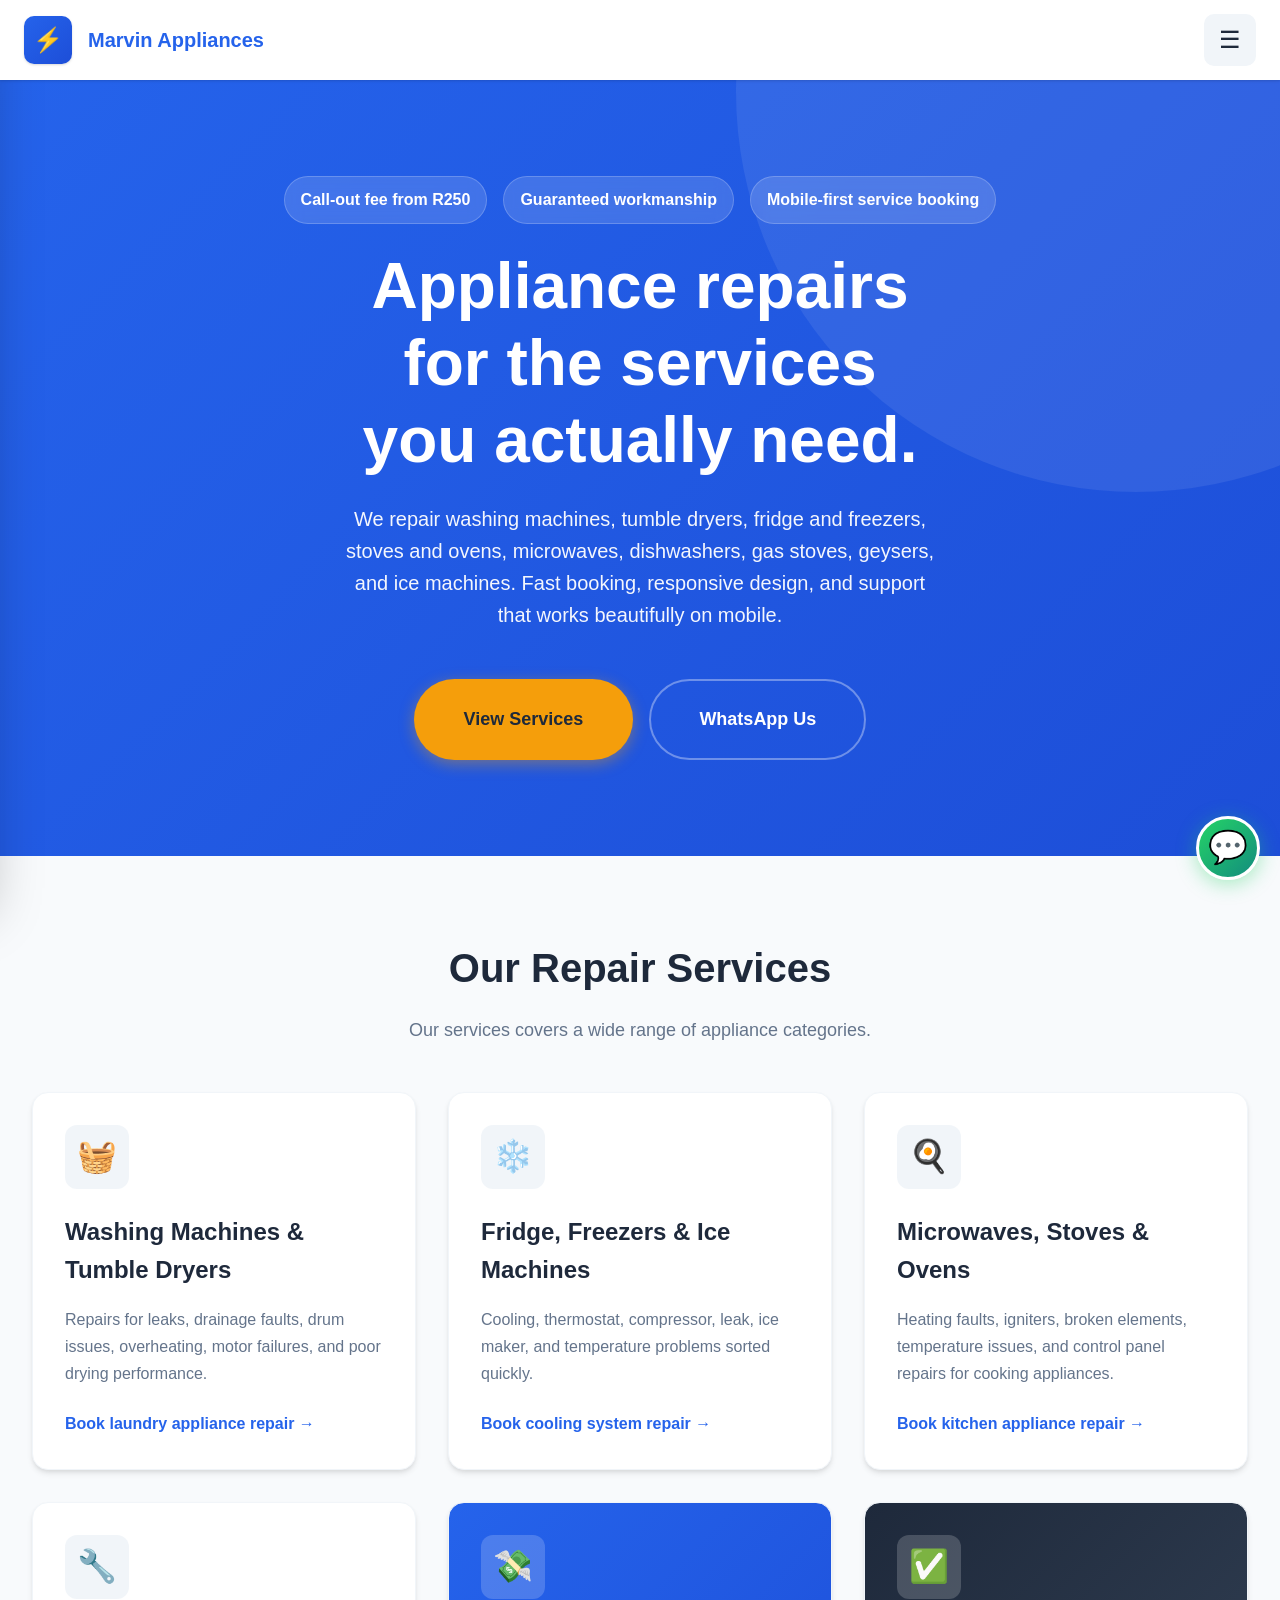
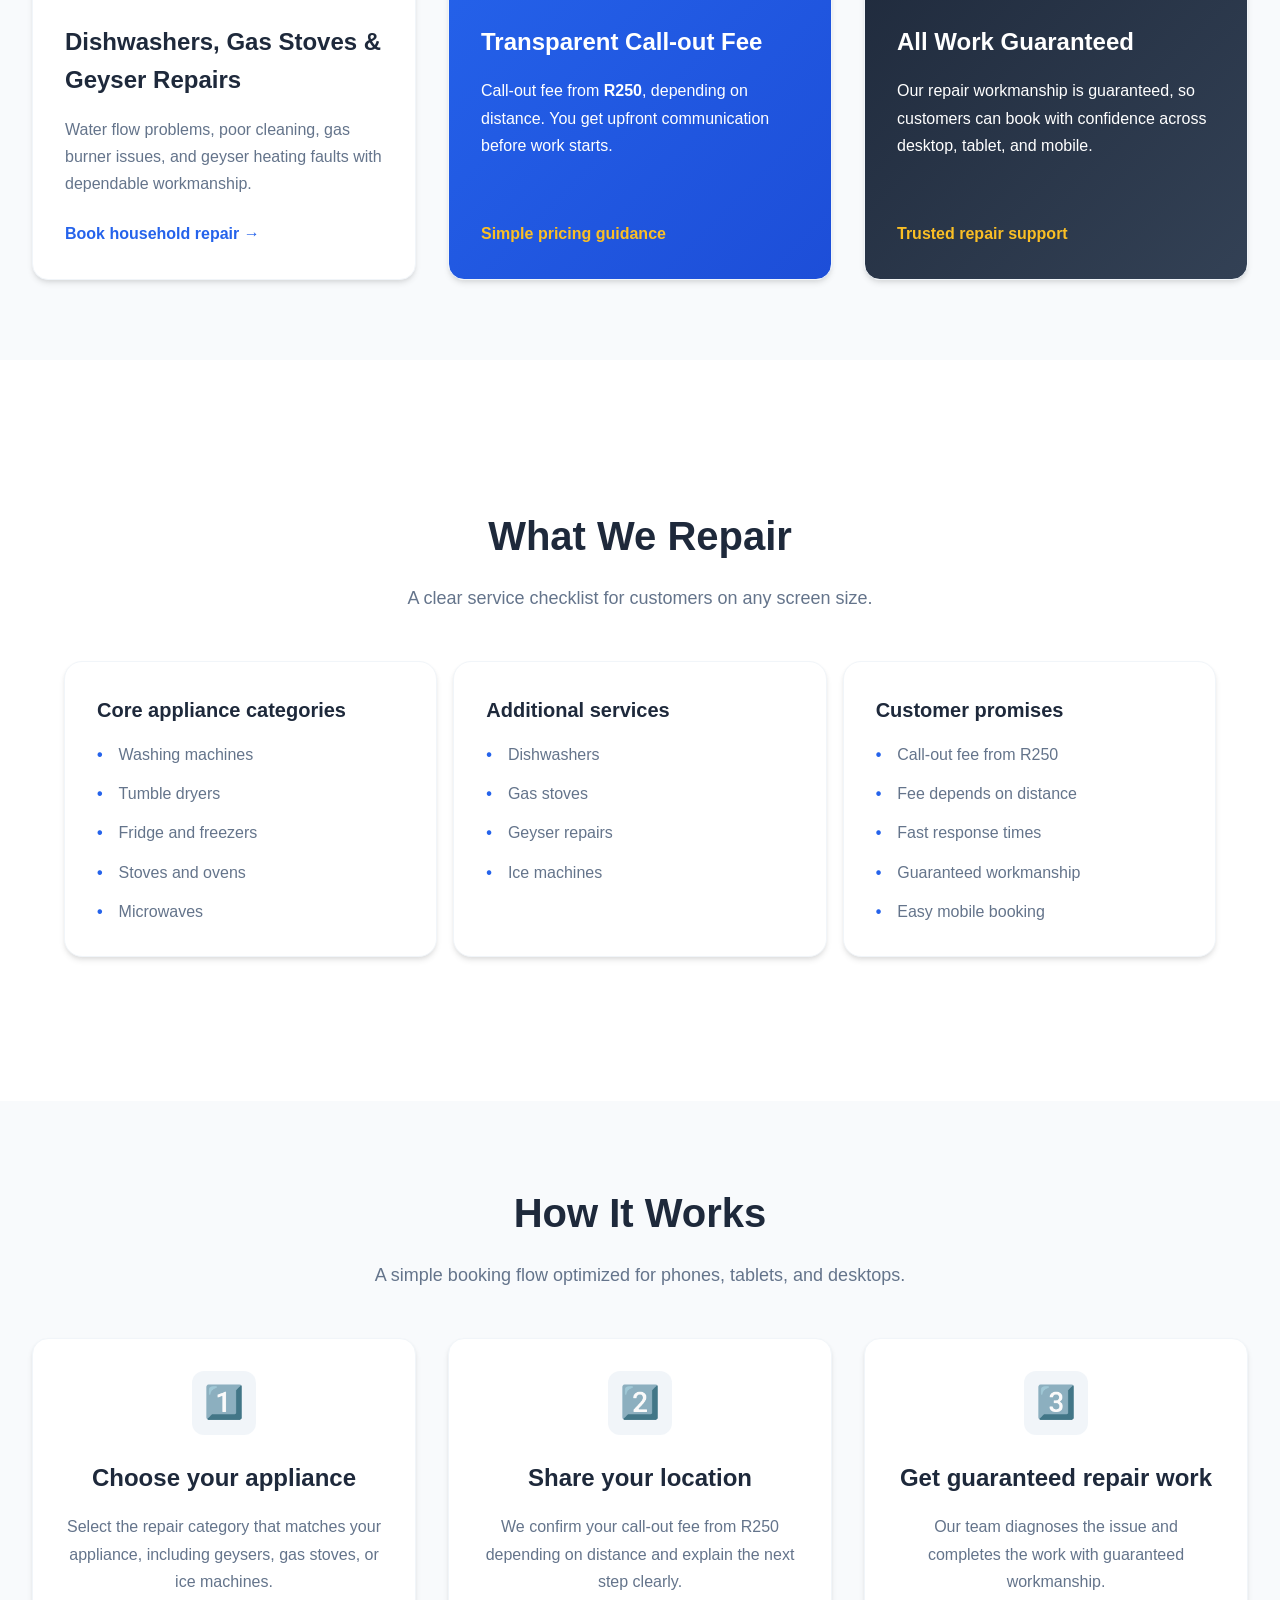
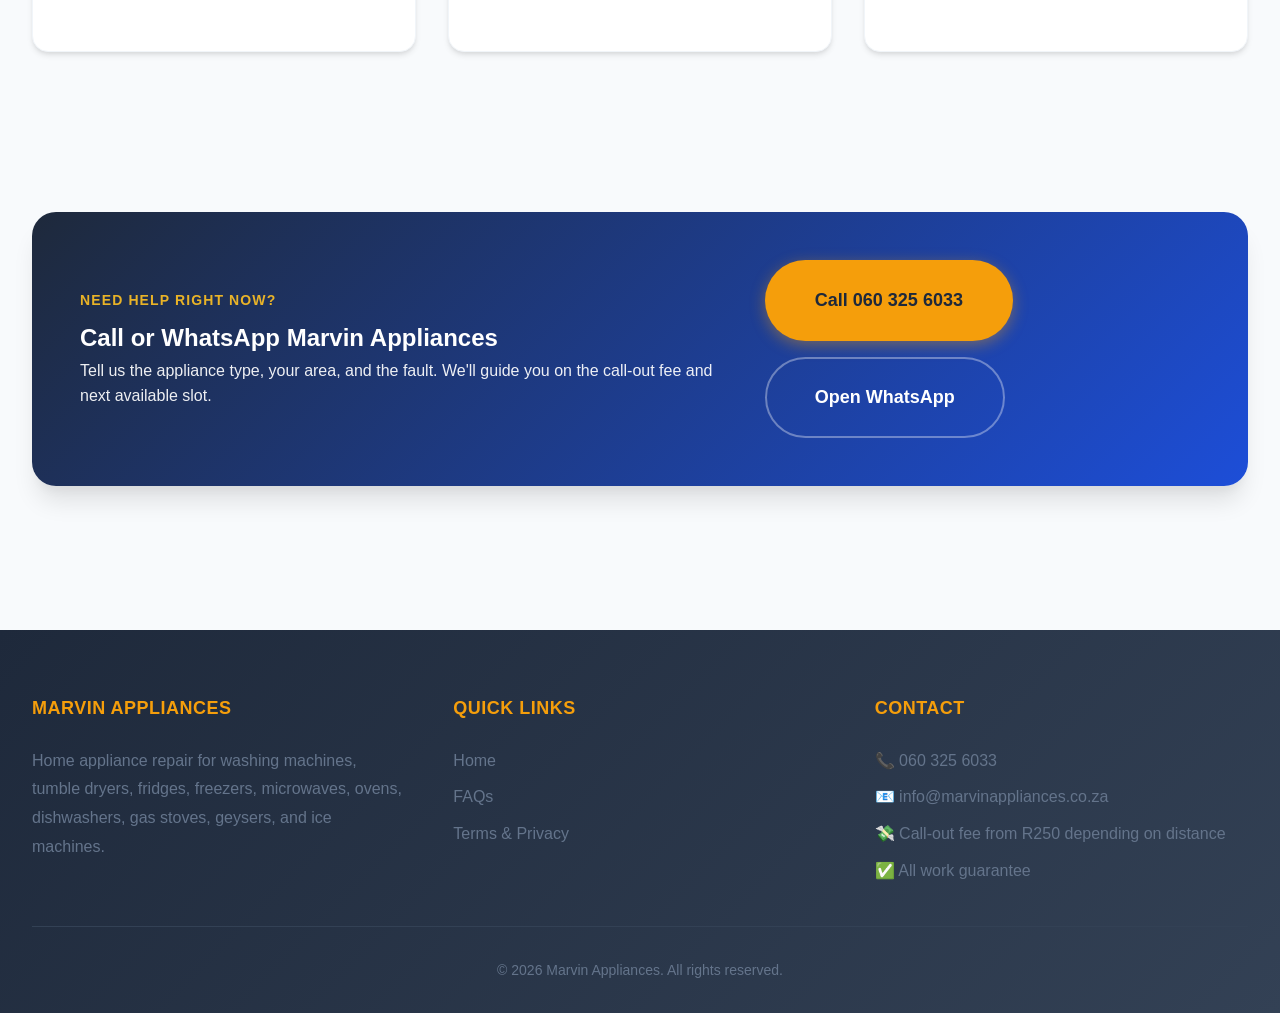
==== index.html @ 0bbce49f "update index.html" ====
<!DOCTYPE html>
<html lang="en">
<head>
    <meta charset="UTF-8">
    <meta name="viewport" content="width=device-width, initial-scale=1.0, viewport-fit=cover">
    <meta name="description" content="Appliance repair for washing machines, tumble dryers, fridges, freezers, stoves, ovens, microwaves, dishwashers, gas stoves, geysers, and ice machines.">
    <meta name="theme-color" content="#2563eb">
    <meta name="msapplication-TileColor" content="#2563eb">
    <meta name="apple-mobile-web-app-capable" content="yes">
    <meta name="apple-mobile-web-app-status-bar-style" content="default">
    <meta name="apple-mobile-web-app-title" content="Marvin Appliances">
    <meta name="format-detection" content="telephone=yes">
    <meta name="mobile-web-app-capable" content="yes">
    <link rel="canonical" href="https://marvinappliances.co.za/">
    <link rel="manifest" href="[data-uri]">
    <title>Marvin Appliances | Appliance Repairs for Homes</title>
    <link rel="stylesheet" href="styles.css">
</head>
<body>
    <header class="header">
        <a href="index.html" class="logo">
            <div class="logo-icon">⚡</div>
            <span>Marvin Appliances</span>
        </a>
        <button class="menu-toggle" id="menuToggle" aria-label="Toggle menu" aria-expanded="false">
            ☰
        </button>
    </header>

    <nav class="sidebar" id="sidebar">
        <ul class="sidebar-nav">
            <li><a href="index.html">🏠 Home</a></li>
            <li><a href="service-refrigerator.html">❄️ Fridge, Freezer & Ice Machine</a></li>
            <li><a href="service-washing.html">🧺 Washing Machine & Tumble Dryer</a></li>
            <li><a href="service-microwave.html">🍳 Microwaves, Stoves & Ovens</a></li>
            <li><a href="service-general.html">🔧 Dishwashers, Gas Stoves & Geysers</a></li>
            <li><a href="faq.html">❓ FAQs</a></li>
            <li><a href="legal.html">📄 Terms & Privacy</a></li>
        </ul>
    </nav>
    <div class="sidebar-overlay" id="sidebarOverlay"></div>

    <main class="main-content">
        <section class="hero">
            <div class="hero-content">
                <div class="hero-badges">
                    <span class="hero-badge">Call-out fee from R250</span>
                    <span class="hero-badge">Guaranteed workmanship</span>
                    <span class="hero-badge">Mobile-first service booking</span>
                </div>
                <h1>Appliance repairs for the services you actually need.</h1>
                <p>We repair washing machines, tumble dryers, fridge and freezers, stoves and ovens, microwaves, dishwashers, gas stoves, geysers, and ice machines. Fast booking, responsive design, and support that works beautifully on mobile.</p>
                <div class="hero-actions">
                    <a href="#services" class="cta-button">View Services</a>
                    <a href="https://wa.me/27603256033" target="_blank" rel="noopener noreferrer" class="cta-button cta-button-secondary">WhatsApp Us</a>
                </div>
            </div>
        </section>

        <section class="section" id="services">
            <h2 class="section-title">Our Repair Services</h2>
            <p class="section-subtitle">Our services covers a wide range of appliance categories.</p>

            <div class="services-grid">
                <a href="service-washing.html" class="service-card">
                    <div class="service-icon">🧺</div>
                    <h3>Washing Machines & Tumble Dryers</h3>
                    <p>Repairs for leaks, drainage faults, drum issues, overheating, motor failures, and poor drying performance.</p>
                    <span class="service-link">Book laundry appliance repair →</span>
                </a>

                <a href="service-refrigerator.html" class="service-card">
                    <div class="service-icon">❄️</div>
                    <h3>Fridge, Freezers & Ice Machines</h3>
                    <p>Cooling, thermostat, compressor, leak, ice maker, and temperature problems sorted quickly.</p>
                    <span class="service-link">Book cooling system repair →</span>
                </a>

                <a href="service-microwave.html" class="service-card">
                    <div class="service-icon">🍳</div>
                    <h3>Microwaves, Stoves & Ovens</h3>
                    <p>Heating faults, igniters, broken elements, temperature issues, and control panel repairs for cooking appliances.</p>
                    <span class="service-link">Book kitchen appliance repair →</span>
                </a>

                <a href="service-general.html" class="service-card">
                    <div class="service-icon">🔧</div>
                    <h3>Dishwashers, Gas Stoves & Geyser Repairs</h3>
                    <p>Water flow problems, poor cleaning, gas burner issues, and geyser heating faults with dependable workmanship.</p>
                    <span class="service-link">Book household repair →</span>
                </a>

                <div class="service-card service-card-accent">
                    <div class="service-icon service-icon-accent">💸</div>
                    <h3>Transparent Call-out Fee</h3>
                    <p>Call-out fee from <strong>R250</strong>, depending on distance. You get upfront communication before work starts.</p>
                    <span class="service-link service-link-light">Simple pricing guidance</span>
                </div>

                <div class="service-card service-card-accent-dark">
                    <div class="service-icon service-icon-accent">✅</div>
                    <h3>All Work Guaranteed</h3>
                    <p>Our repair workmanship is guaranteed, so customers can book with confidence across desktop, tablet, and mobile.</p>
                    <span class="service-link service-link-light">Trusted repair support</span>
                </div>
            </div>
        </section>

        <section class="trust-section">
            <div class="section">
                <h2 class="section-title">What We Repair</h2>
                <p class="section-subtitle">A clear service checklist for customers on any screen size.</p>

                <div class="info-grid">
                    <article class="info-card">
                        <h3>Core appliance categories</h3>
                        <ul class="compact-list">
                            <li>Washing machines</li>
                            <li>Tumble dryers</li>
                            <li>Fridge and freezers</li>
                            <li>Stoves and ovens</li>
                            <li>Microwaves</li>
                        </ul>
                    </article>
                    <article class="info-card">
                        <h3>Additional services</h3>
                        <ul class="compact-list">
                            <li>Dishwashers</li>
                            <li>Gas stoves</li>
                            <li>Geyser repairs</li>
                            <li>Ice machines</li>
                            
                        </ul>
                    </article>
                    <article class="info-card">
                        <h3>Customer promises</h3>
                        <ul class="compact-list">
                            <li>Call-out fee from R250</li>
                            <li>Fee depends on distance</li>
                            <li>Fast response times</li>
                            <li>Guaranteed workmanship</li>
                            <li>Easy mobile booking</li>
                        </ul>
                    </article>
                </div>
            </div>
        </section>

        <section class="section">
            <h2 class="section-title">How It Works</h2>
            <p class="section-subtitle">A simple booking flow optimized for phones, tablets, and desktops.</p>

            <div class="services-grid how-it-works-grid">
                <div class="service-card service-card-centered">
                    <div class="service-icon centered-icon">1️⃣</div>
                    <h3>Choose your appliance</h3>
                    <p>Select the repair category that matches your appliance, including geysers, gas stoves, or ice machines.</p>
                </div>

                <div class="service-card service-card-centered">
                    <div class="service-icon centered-icon">2️⃣</div>
                    <h3>Share your location</h3>
                    <p>We confirm your call-out fee from R250 depending on distance and explain the next step clearly.</p>
                </div>

                <div class="service-card service-card-centered">
                    <div class="service-icon centered-icon">3️⃣</div>
                    <h3>Get guaranteed repair work</h3>
                    <p>Our team diagnoses the issue and completes the work with guaranteed workmanship.</p>
                </div>
            </div>
        </section>

        <section class="section">
            <div class="contact-banner">
                <div>
                    <p class="contact-banner-label">Need help right now?</p>
                    <h2>Call or WhatsApp Marvin Appliances</h2>
                    <p>Tell us the appliance type, your area, and the fault. We'll guide you on the call-out fee and next available slot.</p>
                </div>
                <div class="contact-banner-actions">
                    <a href="tel:+27603256033" class="cta-button">Call 060 325 6033</a>
                    <a href="https://wa.me/27603256033" target="_blank" rel="noopener noreferrer" class="cta-button cta-button-secondary">Open WhatsApp</a>
                </div>
            </div>
        </section>
    </main>

    <footer class="footer">
        <div class="footer-content">
            <div class="footer-section">
                <h4>Marvin Appliances</h4>
                <p>Home appliance repair for washing machines, tumble dryers, fridges, freezers, microwaves, ovens, dishwashers, gas stoves, geysers, and ice machines.</p>
            </div>
            <div class="footer-section">
                <h4>Quick Links</h4>
                <p><a href="index.html">Home</a></p>
                <p><a href="faq.html">FAQs</a></p>
                <p><a href="legal.html">Terms & Privacy</a></p>
            </div>
            <div class="footer-section">
                <h4>Contact</h4>
                <p>📞 060 325 6033</p>
                <p>📧 info@marvinappliances.co.za</p>
                <p>💸 Call-out fee from R250 depending on distance</p>
                <p>✅ All work guarantee</p>
            </div>
        </div>
        <div class="footer-bottom">
            <p>&copy; 2026 Marvin Appliances. All rights reserved.</p>
        </div>
    </footer>

    <a href="https://wa.me/27603256033" target="_blank" rel="noopener noreferrer" class="whatsapp-float" aria-label="Chat on WhatsApp">
        💬
    </a>

    <script src="script.js"></script>
</body>
</html>
---- styles.css ----
/* Marvin Appliances - Universal Responsive Design */
/* Mobile-First with Progressive Enhancement */

:root {
    /* Colors */
    --primary: #2563eb;
    --primary-dark: #1d4ed8;
    --primary-light: #3b82f6;
    --secondary: #64748b;
    --accent: #f59e0b;
    --accent-light: #fbbf24;
    --dark: #1e293b;
    --dark-light: #334155;
    --light: #f8fafc;
    --lighter: #f1f5f9;
    --white: #ffffff;
    --success: #10b981;
    --warning: #f59e0b;
    --error: #ef4444;
    --border: #e2e8f0;
    --border-light: #f1f5f9;

    /* Shadows */
    --shadow-xs: 0 1px 2px 0 rgba(0, 0, 0, 0.05);
    --shadow-sm: 0 1px 3px 0 rgba(0, 0, 0, 0.1), 0 1px 2px 0 rgba(0, 0, 0, 0.06);
    --shadow: 0 4px 6px -1px rgba(0, 0, 0, 0.1), 0 2px 4px -1px rgba(0, 0, 0, 0.06);
    --shadow-md: 0 10px 15px -3px rgba(0, 0, 0, 0.1), 0 4px 6px -2px rgba(0, 0, 0, 0.05);
    --shadow-lg: 0 20px 25px -5px rgba(0, 0, 0, 0.1), 0 10px 10px -5px rgba(0, 0, 0, 0.04);
    --shadow-xl: 0 25px 50px -12px rgba(0, 0, 0, 0.25);
    --shadow-inner: inset 0 2px 4px 0 rgba(0, 0, 0, 0.06);

    /* Spacing Scale */
    --space-1: clamp(0.25rem, 1vw, 0.5rem);
    --space-2: clamp(0.5rem, 2vw, 1rem);
    --space-3: clamp(0.75rem, 3vw, 1.5rem);
    --space-4: clamp(1rem, 4vw, 2rem);
    --space-5: clamp(1.5rem, 5vw, 3rem);
    --space-6: clamp(2rem, 6vw, 4rem);
    --space-8: clamp(3rem, 8vw, 6rem);

    /* Typography Scale */
    --text-xs: clamp(0.75rem, 2vw, 0.875rem);
    --text-sm: clamp(0.875rem, 2vw, 1rem);
    --text-base: clamp(0.9rem, 2.5vw, 1.125rem);
    --text-lg: clamp(1rem, 3vw, 1.25rem);
    --text-xl: clamp(1.125rem, 3.5vw, 1.5rem);
    --text-2xl: clamp(1.25rem, 4vw, 2rem);
    --text-3xl: clamp(1.5rem, 5vw, 2.5rem);
    --text-4xl: clamp(1.875rem, 6vw, 3.5rem);
    --text-5xl: clamp(2.25rem, 8vw, 4.5rem);

    /* Layout */
    --header-height: clamp(60px, 12vw, 80px);
    --max-width: 1400px;
    --content-max: 800px;

    /* Transitions */
    --transition-fast: 150ms ease;
    --transition-base: 300ms ease;
    --transition-slow: 500ms ease;
}

/* ==================== RESET & BASE ==================== */
*, *::before, *::after {
    margin: 0;
    padding: 0;
    box-sizing: border-box;
}

html {
    font-size: 16px;
    scroll-behavior: smooth;
    -webkit-text-size-adjust: 100%;
    -ms-text-size-adjust: 100%;
    -webkit-tap-highlight-color: transparent;
    text-rendering: optimizeLegibility;
    -webkit-font-smoothing: antialiased;
    -moz-osx-font-smoothing: grayscale;
}

body {
    font-family: -apple-system, BlinkMacSystemFont, 'Segoe UI', Roboto, 'Helvetica Neue', Arial, sans-serif;
    line-height: 1.6;
    color: var(--dark);
    background: var(--light);
    overflow-x: hidden;
    min-height: 100vh;
    min-height: 100dvh;
}

img, video, canvas, svg {
    display: block;
    max-width: 100%;
    height: auto;
}

input, button, textarea, select {
    font: inherit;
    color: inherit;
}

a {
    color: inherit;
    text-decoration: none;
}

ul, ol {
    list-style: none;
}

/* ==================== HEADER ==================== */
.header {
    background: var(--white);
    box-shadow: var(--shadow-sm);
    position: fixed;
    top: 0;
    left: 0;
    right: 0;
    z-index: 1000;
    height: var(--header-height);
    display: flex;
    align-items: center;
    justify-content: space-between;
    padding: 0 var(--space-3);
    transition: box-shadow var(--transition-base), transform var(--transition-base);
}

.header.scrolled {
    box-shadow: var(--shadow-md);
}

.header.hidden {
    transform: translateY(-100%);
}

.logo {
    display: flex;
    align-items: center;
    gap: var(--space-2);
    font-weight: 800;
    font-size: var(--text-lg);
    color: var(--primary);
    white-space: nowrap;
}

.logo-icon {
    width: clamp(36px, 10vw, 48px);
    height: clamp(36px, 10vw, 48px);
    background: linear-gradient(135deg, var(--primary) 0%, var(--primary-dark) 100%);
    border-radius: 10px;
    display: flex;
    align-items: center;
    justify-content: center;
    color: white;
    font-size: var(--text-xl);
    flex-shrink: 0;
    box-shadow: var(--shadow-sm);
}

/* Menu Toggle */
.menu-toggle {
    background: var(--lighter);
    border: none;
    border-radius: 10px;
    width: clamp(44px, 12vw, 52px);
    height: clamp(44px, 12vw, 52px);
    display: flex;
    align-items: center;
    justify-content: center;
    font-size: var(--text-xl);
    cursor: pointer;
    color: var(--dark);
    transition: all var(--transition-fast);
    position: relative;
    z-index: 1001;
    -webkit-tap-highlight-color: rgba(0,0,0,0.1);
}

.menu-toggle:hover, .menu-toggle:focus {
    background: var(--border);
    transform: scale(1.05);
}

.menu-toggle:active {
    transform: scale(0.95);
}

/* ==================== SIDEBAR ==================== */
.sidebar {
    position: fixed;
    top: 0;
    left: 0;
    width: min(85vw, 320px);
    height: 100vh;
    height: 100dvh;
    background: var(--white);
    box-shadow: var(--shadow-xl);
    z-index: 999;
    padding-top: calc(var(--header-height) + var(--space-4));
    overflow-y: auto;
    overflow-x: hidden;
    -webkit-overflow-scrolling: touch;
    transform: translateX(-100%);
    transition: transform var(--transition-base);
    will-change: transform;
}

.sidebar.active {
    transform: translateX(0);
}

.sidebar-overlay {
    position: fixed;
    inset: 0;
    background: rgba(0, 0, 0, 0.5);
    backdrop-filter: blur(4px);
    opacity: 0;
    visibility: hidden;
    transition: all var(--transition-base);
    z-index: 998;
}

.sidebar-overlay.active {
    opacity: 1;
    visibility: visible;
}

.sidebar-nav li {
    border-bottom: 1px solid var(--border-light);
}

.sidebar-nav a {
    display: flex;
    align-items: center;
    gap: var(--space-3);
    padding: var(--space-3) var(--space-4);
    font-weight: 500;
    font-size: var(--text-base);
    transition: all var(--transition-fast);
    position: relative;
    min-height: 56px;
}

.sidebar-nav a:hover, .sidebar-nav a:focus {
    background: var(--lighter);
    color: var(--primary);
    padding-left: calc(var(--space-4) + var(--space-2));
}

.sidebar-nav a::before {
    content: '';
    position: absolute;
    left: 0;
    top: 0;
    bottom: 0;
    width: 4px;
    background: var(--primary);
    transform: scaleY(0);
    transition: transform var(--transition-fast);
}

.sidebar-nav a:hover::before, .sidebar-nav a:focus::before {
    transform: scaleY(1);
}

/* ==================== MAIN CONTENT ==================== */
.main-content {
    margin-top: var(--header-height);
    min-height: calc(100dvh - var(--header-height));
}

/* ==================== HERO SECTION ==================== */
.hero {
    background: linear-gradient(135deg, var(--primary) 0%, var(--primary-dark) 100%);
    color: var(--white);
    padding: var(--space-8) var(--space-4);
    text-align: center;
    position: relative;
    overflow: hidden;
}

.hero::before {
    content: '';
    position: absolute;
    top: -50%;
    right: -20%;
    width: min(100vw, 800px);
    height: min(100vw, 800px);
    background: rgba(255, 255, 255, 0.08);
    border-radius: 50%;
    animation: float 20s ease-in-out infinite;
}

@keyframes float {
    0%, 100% { transform: translate(0, 0) rotate(0deg); }
    50% { transform: translate(-30px, -30px) rotate(10deg); }
}

.hero-content {
    position: relative;
    z-index: 1;
    max-width: var(--content-max);
    margin: 0 auto;
}

.hero h1 {
    font-size: var(--text-4xl);
    font-weight: 800;
    line-height: 1.2;
    margin-bottom: var(--space-3);
    text-wrap: balance;
}

.hero p {
    font-size: var(--text-lg);
    opacity: 0.95;
    margin-bottom: var(--space-5);
    max-width: 600px;
    margin-left: auto;
    margin-right: auto;
    text-wrap: pretty;
}

/* CTA Button */
.cta-button {
    display: inline-flex;
    align-items: center;
    justify-content: center;
    gap: var(--space-2);
    background: var(--accent);
    color: var(--dark);
    padding: var(--space-3) var(--space-5);
    border-radius: 50px;
    font-weight: 700;
    font-size: var(--text-base);
    box-shadow: 0 4px 15px rgba(245, 158, 11, 0.4);
    transition: all var(--transition-fast);
    min-height: 52px;
    border: 2px solid transparent;
    position: relative;
    overflow: hidden;
}

.cta-button::after {
    content: '';
    position: absolute;
    top: 50%;
    left: 50%;
    width: 0;
    height: 0;
    background: rgba(255,255,255,0.3);
    border-radius: 50%;
    transform: translate(-50%, -50%);
    transition: width 0.6s, height 0.6s;
}

.cta-button:hover, .cta-button:focus {
    transform: translateY(-2px);
    box-shadow: 0 8px 25px rgba(245, 158, 11, 0.5);
    background: var(--accent-light);
}

.cta-button:active {
    transform: translateY(0);
}

.cta-button:active::after {
    width: 300px;
    height: 300px;
}

/* ==================== SECTIONS ==================== */
.section {
    padding: var(--space-6) var(--space-4);
    max-width: var(--max-width);
    margin: 0 auto;
}

.section-title {
    text-align: center;
    font-size: var(--text-3xl);
    margin-bottom: var(--space-2);
    color: var(--dark);
    text-wrap: balance;
}

.section-subtitle {
    text-align: center;
    color: var(--secondary);
    margin-bottom: var(--space-5);
    font-size: var(--text-base);
    max-width: 600px;
    margin-left: auto;
    margin-right: auto;
}

/* ==================== SERVICES GRID ==================== */
.services-grid {
    display: grid;
    grid-template-columns: 1fr;
    gap: var(--space-4);
    margin-top: var(--space-4);
}

.service-card {
    background: var(--white);
    border-radius: 16px;
    padding: var(--space-4);
    box-shadow: var(--shadow);
    transition: all var(--transition-base);
    border: 1px solid var(--border-light);
    display: flex;
    flex-direction: column;
    position: relative;
    overflow: hidden;
}

.service-card::before {
    content: '';
    position: absolute;
    top: 0;
    left: 0;
    right: 0;
    height: 3px;
    background: linear-gradient(90deg, var(--primary), var(--primary-light));
    transform: scaleX(0);
    transition: transform var(--transition-base);
}

.service-card:hover, .service-card:focus {
    transform: translateY(-4px);
    box-shadow: var(--shadow-lg);
    border-color: var(--primary);
}

.service-card:hover::before, .service-card:focus::before {
    transform: scaleX(1);
}

.service-icon {
    width: clamp(56px, 15vw, 64px);
    height: clamp(56px, 15vw, 64px);
    background: linear-gradient(135deg, var(--lighter) 0%, var(--border-light) 100%);
    border-radius: 12px;
    display: flex;
    align-items: center;
    justify-content: center;
    font-size: var(--text-2xl);
    margin-bottom: var(--space-3);
    transition: all var(--transition-base);
    flex-shrink: 0;
}

.service-card:hover .service-icon, .service-card:focus .service-icon {
    background: var(--primary);
    color: white;
    transform: scale(1.1) rotate(5deg);
}

.service-card h3 {
    font-size: var(--text-xl);
    margin-bottom: var(--space-2);
    color: var(--dark);
}

.service-card p {
    color: var(--secondary);
    font-size: var(--text-sm);
    line-height: 1.7;
    flex-grow: 1;
    margin-bottom: var(--space-3);
}

.service-link {
    color: var(--primary);
    font-weight: 600;
    display: inline-flex;
    align-items: center;
    gap: var(--space-2);
    font-size: var(--text-sm);
    transition: gap var(--transition-fast);
}

.service-card:hover .service-link {
    gap: var(--space-3);
}

/* ==================== TRUST SECTION ==================== */
.trust-section {
    background: var(--white);
    padding: var(--space-6) var(--space-4);
}

.trust-grid {
    display: grid;
    grid-template-columns: repeat(2, 1fr);
    gap: var(--space-4);
    max-width: 900px;
    margin: 0 auto;
}

.trust-item {
    text-align: center;
    padding: var(--space-3);
    background: var(--lighter);
    border-radius: 12px;
    transition: all var(--transition-fast);
}

.trust-item:hover {
    transform: translateY(-2px);
    box-shadow: var(--shadow-sm);
}

.trust-number {
    font-size: var(--text-3xl);
    font-weight: 800;
    color: var(--primary);
    display: block;
    line-height: 1;
    margin-bottom: var(--space-1);
}

.trust-label {
    color: var(--secondary);
    font-size: var(--text-xs);
    text-transform: uppercase;
    letter-spacing: 0.5px;
    font-weight: 600;
}

/* ==================== PAGE HEADER ==================== */
.page-header {
    background: linear-gradient(135deg, var(--dark) 0%, var(--dark-light) 100%);
    color: var(--white);
    padding: var(--space-6) var(--space-4);
    text-align: center;
    margin-top: var(--header-height);
}

.page-header h1 {
    font-size: var(--text-3xl);
    margin-bottom: var(--space-2);
    line-height: 1.3;
}

.page-header p {
    color: var(--secondary);
    font-size: var(--text-base);
    opacity: 0.9;
}

/* ==================== BOOKING FORM ==================== */
.booking-section {
    max-width: min(90vw, 600px);
    margin: 0 auto;
    padding: var(--space-4);
}

.form-wrapper {
    background: var(--white);
    border-radius: 20px;
    padding: var(--space-4);
    box-shadow: var(--shadow);
    border: 1px solid var(--border-light);
}

.form-group {
    margin-bottom: var(--space-3);
}

.form-group label {
    display: block;
    margin-bottom: var(--space-1);
    font-weight: 600;
    color: var(--dark);
    font-size: var(--text-sm);
}

.form-group label .required {
    color: var(--error);
    margin-left: 2px;
}

.form-group input,
.form-group select,
.form-group textarea {
    width: 100%;
    padding: var(--space-3);
    border: 2px solid var(--border);
    border-radius: 10px;
    font-size: var(--text-base);
    transition: all var(--transition-fast);
    background: var(--white);
    min-height: 52px;
}

.form-group input:focus,
.form-group select:focus,
.form-group textarea:focus {
    outline: none;
    border-color: var(--primary);
    box-shadow: 0 0 0 4px rgba(37, 99, 235, 0.1);
}

.form-group input:hover,
.form-group select:hover,
.form-group textarea:hover {
    border-color: var(--secondary);
}

.form-group textarea {
    resize: vertical;
    min-height: 120px;
}

.form-row {
    display: grid;
    grid-template-columns: 1fr;
    gap: var(--space-3);
}

.submit-btn {
    width: 100%;
    background: linear-gradient(135deg, var(--primary) 0%, var(--primary-dark) 100%);
    color: white;
    border: none;
    padding: var(--space-3);
    border-radius: 10px;
    font-size: var(--text-base);
    font-weight: 700;
    cursor: pointer;
    transition: all var(--transition-fast);
    min-height: 56px;
    display: flex;
    align-items: center;
    justify-content: center;
    gap: var(--space-2);
    position: relative;
    overflow: hidden;
}

.submit-btn:hover, .submit-btn:focus {
    transform: translateY(-2px);
    box-shadow: var(--shadow-md);
}

.submit-btn:active {
    transform: translateY(0);
}

.submit-btn:disabled {
    opacity: 0.7;
    cursor: not-allowed;
    transform: none;
}

/* ==================== FAQ ==================== */
.faq-list {
    max-width: min(90vw, 800px);
    margin: 0 auto;
}

.faq-item {
    background: var(--white);
    border-radius: 12px;
    margin-bottom: var(--space-3);
    box-shadow: var(--shadow-sm);
    overflow: hidden;
    border: 1px solid var(--border-light);
}

.faq-question {
    padding: var(--space-3) var(--space-4);
    cursor: pointer;
    display: flex;
    justify-content: space-between;
    align-items: center;
    font-weight: 600;
    font-size: var(--text-base);
    transition: all var(--transition-fast);
    gap: var(--space-3);
    min-height: 60px;
}

.faq-question:hover, .faq-question:focus {
    background: var(--lighter);
}

.faq-icon {
    font-size: var(--text-xl);
    transition: transform var(--transition-base);
    flex-shrink: 0;
    color: var(--primary);
    width: 28px;
    height: 28px;
    display: flex;
    align-items: center;
    justify-content: center;
    background: var(--lighter);
    border-radius: 50%;
}

.faq-item.active .faq-icon {
    transform: rotate(45deg);
    background: var(--primary);
    color: white;
}

.faq-answer {
    padding: 0 var(--space-4);
    max-height: 0;
    overflow: hidden;
    transition: all var(--transition-base);
    color: var(--secondary);
    font-size: var(--text-sm);
    line-height: 1.8;
}

.faq-item.active .faq-answer {
    padding: 0 var(--space-4) var(--space-4);
    max-height: 500px;
}

/* ==================== LEGAL CONTENT ==================== */
.legal-content {
    max-width: min(90vw, 800px);
    margin: 0 auto;
    padding: var(--space-4);
    background: var(--white);
    border-radius: 16px;
    box-shadow: var(--shadow);
    border: 1px solid var(--border-light);
}

.legal-content h2 {
    color: var(--dark);
    margin: var(--space-5) 0 var(--space-3);
    font-size: var(--text-xl);
    padding-bottom: var(--space-2);
    border-bottom: 2px solid var(--border);
}

.legal-content h2:first-child {
    margin-top: 0;
}

.legal-content h3 {
    color: var(--secondary);
    margin: var(--space-4) 0 var(--space-2);
    font-size: var(--text-lg);
}

.legal-content p,
.legal-content li {
    color: var(--secondary);
    margin-bottom: var(--space-2);
    line-height: 1.8;
    font-size: var(--text-sm);
}

.legal-content ul {
    padding-left: var(--space-4);
    margin-bottom: var(--space-3);
}

.legal-content li {
    position: relative;
}

.legal-content li::marker {
    color: var(--primary);
}

/* ==================== WHATSAPP FLOAT ==================== */
.whatsapp-float {
    position: fixed;
    bottom: max(20px, env(safe-area-inset-bottom));
    right: max(20px, env(safe-area-inset-right));
    width: clamp(56px, 15vw, 64px);
    height: clamp(56px, 15vw, 64px);
    background: linear-gradient(135deg, #25d366 0%, #128c7e 100%);
    color: white;
    border-radius: 50%;
    display: flex;
    align-items: center;
    justify-content: center;
    font-size: var(--text-2xl);
    box-shadow: 0 4px 20px rgba(37, 211, 102, 0.4);
    cursor: pointer;
    z-index: 997;
    transition: all var(--transition-fast);
    border: 3px solid white;
    animation: pulse 2s infinite;
}

@keyframes pulse {
    0%, 100% { box-shadow: 0 4px 20px rgba(37, 211, 102, 0.4); }
    50% { box-shadow: 0 4px 30px rgba(37, 211, 102, 0.6); }
}

.whatsapp-float:hover, .whatsapp-float:focus {
    transform: scale(1.1) rotate(10deg);
    animation: none;
}

.whatsapp-float:active {
    transform: scale(0.95);
}

/* ==================== FOOTER ==================== */
.footer {
    background: linear-gradient(135deg, var(--dark) 0%, var(--dark-light) 100%);
    color: var(--white);
    padding: var(--space-6) var(--space-4) var(--space-4);
    margin-top: var(--space-6);
}

.footer-content {
    max-width: var(--max-width);
    margin: 0 auto;
    display: grid;
    grid-template-columns: 1fr;
    gap: var(--space-5);
}

.footer-section h4 {
    margin-bottom: var(--space-3);
    color: var(--accent);
    font-size: var(--text-base);
    text-transform: uppercase;
    letter-spacing: 0.5px;
}

.footer-section p,
.footer-section a {
    color: var(--secondary);
    text-decoration: none;
    line-height: 1.8;
    font-size: var(--text-sm);
    display: block;
    margin-bottom: var(--space-1);
    transition: color var(--transition-fast);
}

.footer-section a:hover, .footer-section a:focus {
    color: var(--white);
}

.footer-bottom {
    text-align: center;
    padding-top: var(--space-4);
    margin-top: var(--space-4);
    border-top: 1px solid var(--dark-light);
    color: var(--secondary);
    font-size: var(--text-xs);
}

/* ==================== SUCCESS MESSAGE ==================== */
.success-message {
    background: linear-gradient(135deg, var(--success) 0%, #059669 100%);
    color: white;
    padding: var(--space-3);
    border-radius: 10px;
    margin-bottom: var(--space-4);
    display: none;
    font-size: var(--text-sm);
    text-align: center;
    font-weight: 600;
    animation: slideDown 0.3s ease;
}

.success-message.show {
    display: block;
}

@keyframes slideDown {
    from {
        opacity: 0;
        transform: translateY(-10px);
    }
    to {
        opacity: 1;
        transform: translateY(0);
    }
}

/* ==================== UTILITY CLASSES ==================== */
.text-center { text-align: center; }
.text-left { text-align: left; }
.text-right { text-align: right; }
.hidden { display: none !important; }
.sr-only {
    position: absolute;
    width: 1px;
    height: 1px;
    padding: 0;
    margin: -1px;
    overflow: hidden;
    clip: rect(0, 0, 0, 0);
    white-space: nowrap;
    border: 0;
}

/* ==================== TABLET (768px) ==================== */
@media (min-width: 768px) {
    .services-grid {
        grid-template-columns: repeat(2, 1fr);
    }

    .trust-grid {
        grid-template-columns: repeat(4, 1fr);
    }

    .footer-content {
        grid-template-columns: repeat(2, 1fr);
    }

    .form-row {
        grid-template-columns: repeat(2, 1fr);
    }

    .hero h1 {
        font-size: var(--text-5xl);
    }
}

/* ==================== LAPTOP (1024px) ==================== */
@media (min-width: 1024px) {
    .services-grid {
        grid-template-columns: repeat(3, 1fr);
    }

    .services-grid.two-col {
        grid-template-columns: repeat(2, 1fr);
        max-width: 900px;
        margin-left: auto;
        margin-right: auto;
    }

    .footer-content {
        grid-template-columns: repeat(3, 1fr);
    }

    .hero h1 {
        font-size: 3.5rem;
    }

    .section {
        padding: 5rem 2rem;
    }
}

/* ==================== DESKTOP (1280px) ==================== */
@media (min-width: 1280px) {
    .services-grid {
        gap: 2rem;
    }

    .hero h1 {
        font-size: 4rem;
    }
}

/* ==================== LARGE SCREENS (1536px) ==================== */
@media (min-width: 1536px) {
    :root {
        --max-width: 1600px;
    }

    .section {
        padding: 6rem 2rem;
    }
}

/* ==================== SMALL PHONES (320px - 375px) ==================== */
@media (max-width: 375px) {
    :root {
        --text-base: 0.875rem;
        --text-lg: 1rem;
    }

    .trust-grid {
        grid-template-columns: 1fr;
        gap: var(--space-2);
    }

    .trust-item {
        display: flex;
        align-items: center;
        justify-content: space-between;
        text-align: left;
        padding: var(--space-2) var(--space-3);
    }

    .trust-number {
        font-size: var(--text-xl);
    }

    .sidebar {
        width: 90vw;
    }
}

/* ==================== LANDSCAPE MOBILE ==================== */
@media (max-height: 500px) and (orientation: landscape) {
    .hero {
        padding: var(--space-4) var(--space-3);
    }

    .hero h1 {
        font-size: var(--text-2xl);
    }

    .sidebar {
        padding-top: 60px;
    }

    :root {
        --header-height: 50px;
    }
}

/* ==================== ACCESSIBILITY ==================== */
@media (prefers-reduced-motion: reduce) {
    *, *::before, *::after {
        animation-duration: 0.01ms !important;
        animation-iteration-count: 1 !important;
        transition-duration: 0.01ms !important;
        scroll-behavior: auto !important;
    }

    .whatsapp-float {
        animation: none;
    }
}

/* Focus Visible */
:focus-visible {
    outline: 3px solid var(--accent);
    outline-offset: 2px;
}

/* High Contrast */
@media (prefers-contrast: high) {
    :root {
        --primary: #0052cc;
        --secondary: #000000;
        --border: #000000;
    }

    .service-card, .faq-item, .legal-content {
        border: 2px solid black;
    }
}

/* ==================== DARK MODE ==================== */
@media (prefers-color-scheme: dark) {
    :root {
        --light: #0f172a;
        --lighter: #1e293b;
        --white: #1e293b;
        --dark: #f8fafc;
        --border: #334155;
        --border-light: #334155;
    }

    body {
        background: var(--light);
    }

    .header, .service-card, .faq-item, .legal-content, .form-wrapper {
        background: var(--white);
    }

    .trust-section {
        background: var(--white);
    }

    .form-group input, .form-group select, .form-group textarea {
        background: #334155;
        color: white;
        border-color: #475569;
    }

    .sidebar-nav a:hover, .sidebar-nav a:focus {
        background: var(--lighter);
    }
}

/* ==================== PRINT ==================== */
@media print {
    .header, .sidebar, .sidebar-overlay, .whatsapp-float, .cta-button, .submit-btn, .menu-toggle {
        display: none !important;
    }

    .main-content {
        margin-top: 0;
    }

    body {
        background: white;
        color: black;
    }

    .service-card, .faq-item, .legal-content {
        break-inside: avoid;
        box-shadow: none;
        border: 1px solid #ccc;
        page-break-inside: avoid;
    }

    a[href]::after {
        content: " (" attr(href) ")";
        font-size: 0.8em;
        opacity: 0.7;
    }
}

/* ==================== TOUCH DEVICE OPTIMIZATIONS ==================== */
@media (hover: none) and (pointer: coarse) {
    .service-card:hover {
        transform: none;
    }

    .service-card:active {
        transform: scale(0.98);
    }

    .cta-button:hover, .whatsapp-float:hover {
        transform: none;
    }

    .cta-button:active, .whatsapp-float:active {
        transform: scale(0.95);
    }
}

/* ==================== SAFE AREA SUPPORT ==================== */
@supports (padding-top: env(safe-area-inset-top)) {
    .header {
        padding-top: env(safe-area-inset-top);
        height: calc(var(--header-height) + env(safe-area-inset-top));
    }

    .main-content {
        margin-top: calc(var(--header-height) + env(safe-area-inset-top));
    }

    .sidebar {
        padding-top: calc(var(--header-height) + env(safe-area-inset-top) + var(--space-4));
    }

    .page-header {
        margin-top: calc(var(--header-height) + env(safe-area-inset-top));
    }

    .whatsapp-float {
        bottom: max(20px, env(safe-area-inset-bottom));
        right: max(20px, env(safe-area-inset-right));
    }
}

/* ==================== iOS SAFARI FIXES ==================== */
@supports (-webkit-touch-callout: none) {
    body {
        -webkit-overflow-scrolling: touch;
    }

    .sidebar {
        -webkit-overflow-scrolling: touch;
    }

    input, textarea, select {
        font-size: 16px; /* Prevents zoom on focus */
    }
}

/* ==================== MODERN BROWSER FEATURES ==================== */
@supports (container-type: inline-size) {
    .service-card {
        container-type: inline-size;
    }
}

@supports (aspect-ratio: 1) {
    .logo-icon {
        aspect-ratio: 1;
    }
}


.hero-badges,
.hero-actions,
.info-grid,
.booking-highlights,
.contact-banner-actions {
    display: flex;
    flex-wrap: wrap;
    gap: var(--space-2);
}

.hero-badges {
    justify-content: center;
    margin-bottom: var(--space-3);
}

.hero-badge {
    background: rgba(255, 255, 255, 0.14);
    border: 1px solid rgba(255, 255, 255, 0.2);
    border-radius: 999px;
    padding: 0.65rem 1rem;
    font-size: var(--text-sm);
    font-weight: 600;
    backdrop-filter: blur(8px);
}

.hero-actions {
    justify-content: center;
}

.cta-button-secondary {
    background: transparent;
    color: var(--white);
    border-color: rgba(255, 255, 255, 0.35);
    box-shadow: none;
}

.cta-button-secondary:hover,
.cta-button-secondary:focus {
    background: rgba(255, 255, 255, 0.12);
    color: var(--white);
}

.service-card-accent {
    background: linear-gradient(135deg, var(--primary) 0%, var(--primary-dark) 100%);
    color: var(--white);
}

.service-card-accent-dark {
    background: linear-gradient(135deg, var(--dark) 0%, var(--dark-light) 100%);
    color: var(--white);
}

.service-card-accent h3,
.service-card-accent-dark h3,
.service-card-accent p,
.service-card-accent-dark p {
    color: var(--white);
}

.service-link-light {
    color: var(--accent-light);
}

.service-icon-accent {
    background: rgba(255, 255, 255, 0.18);
    color: var(--white);
}

.info-grid {
    display: grid;
    grid-template-columns: 1fr;
    align-items: stretch;
    margin-top: var(--space-4);
}

.info-card {
    background: var(--white);
    border-radius: 18px;
    padding: var(--space-4);
    box-shadow: var(--shadow);
    border: 1px solid var(--border-light);
}

.info-card h3 {
    margin-bottom: var(--space-2);
    font-size: var(--text-lg);
}

.compact-list {
    display: grid;
    gap: 0.85rem;
    color: var(--secondary);
}

.compact-list li {
    position: relative;
    padding-left: 1.35rem;
    line-height: 1.6;
}

.compact-list li::before {
    content: '•';
    position: absolute;
    left: 0;
    top: 0;
    color: var(--primary);
    font-weight: 700;
}

.section-shell {
    display: grid;
    gap: var(--space-5);
}

.page-intro {
    max-width: 820px;
    margin: 0 auto;
    text-align: center;
}

.page-intro p {
    color: var(--secondary);
    font-size: var(--text-base);
}

.booking-panel {
    background: var(--white);
    border-radius: 20px;
    box-shadow: var(--shadow-lg);
    border: 1px solid var(--border-light);
}

.booking-title,
.booking-copy {
    text-align: center;
}

.booking-copy {
    color: var(--secondary);
    margin: 0.5rem auto 0;
    max-width: 60ch;
}

.booking-highlights {
    justify-content: center;
    margin: var(--space-4) 0;
}

.booking-highlights span {
    background: var(--lighter);
    color: var(--dark);
    border-radius: 999px;
    padding: 0.65rem 0.9rem;
    font-size: var(--text-sm);
    font-weight: 600;
}

.service-card-centered {
    text-align: center;
}

.centered-icon {
    margin: 0 auto var(--space-3);
}

.contact-banner {
    background: linear-gradient(135deg, var(--dark) 0%, var(--primary-dark) 100%);
    color: var(--white);
    border-radius: 24px;
    padding: var(--space-5);
    display: grid;
    gap: var(--space-4);
    box-shadow: var(--shadow-lg);
}

.contact-banner h2,
.contact-banner p {
    color: var(--white);
}

.contact-banner p {
    opacity: 0.92;
}

.contact-banner-label {
    text-transform: uppercase;
    letter-spacing: 0.08em;
    font-size: var(--text-xs);
    color: var(--accent-light) !important;
    font-weight: 700;
    margin-bottom: 0.5rem;
}

.contact-banner-actions {
    align-items: center;
}

@media (min-width: 768px) {
    .info-grid {
        grid-template-columns: repeat(2, 1fr);
    }

    .contact-banner {
        grid-template-columns: minmax(0, 1.5fr) minmax(280px, 1fr);
        align-items: center;
    }
}

@media (min-width: 1024px) {
    .info-grid {
        grid-template-columns: repeat(3, 1fr);
    }
}

@media (max-width: 767px) {
    .hero-actions .cta-button,
    .contact-banner-actions .cta-button {
        width: 100%;
    }

    .booking-panel {
        padding: var(--space-4) !important;
    }

    .service-card,
    .info-card,
    .contact-banner {
        border-radius: 18px;
    }
}
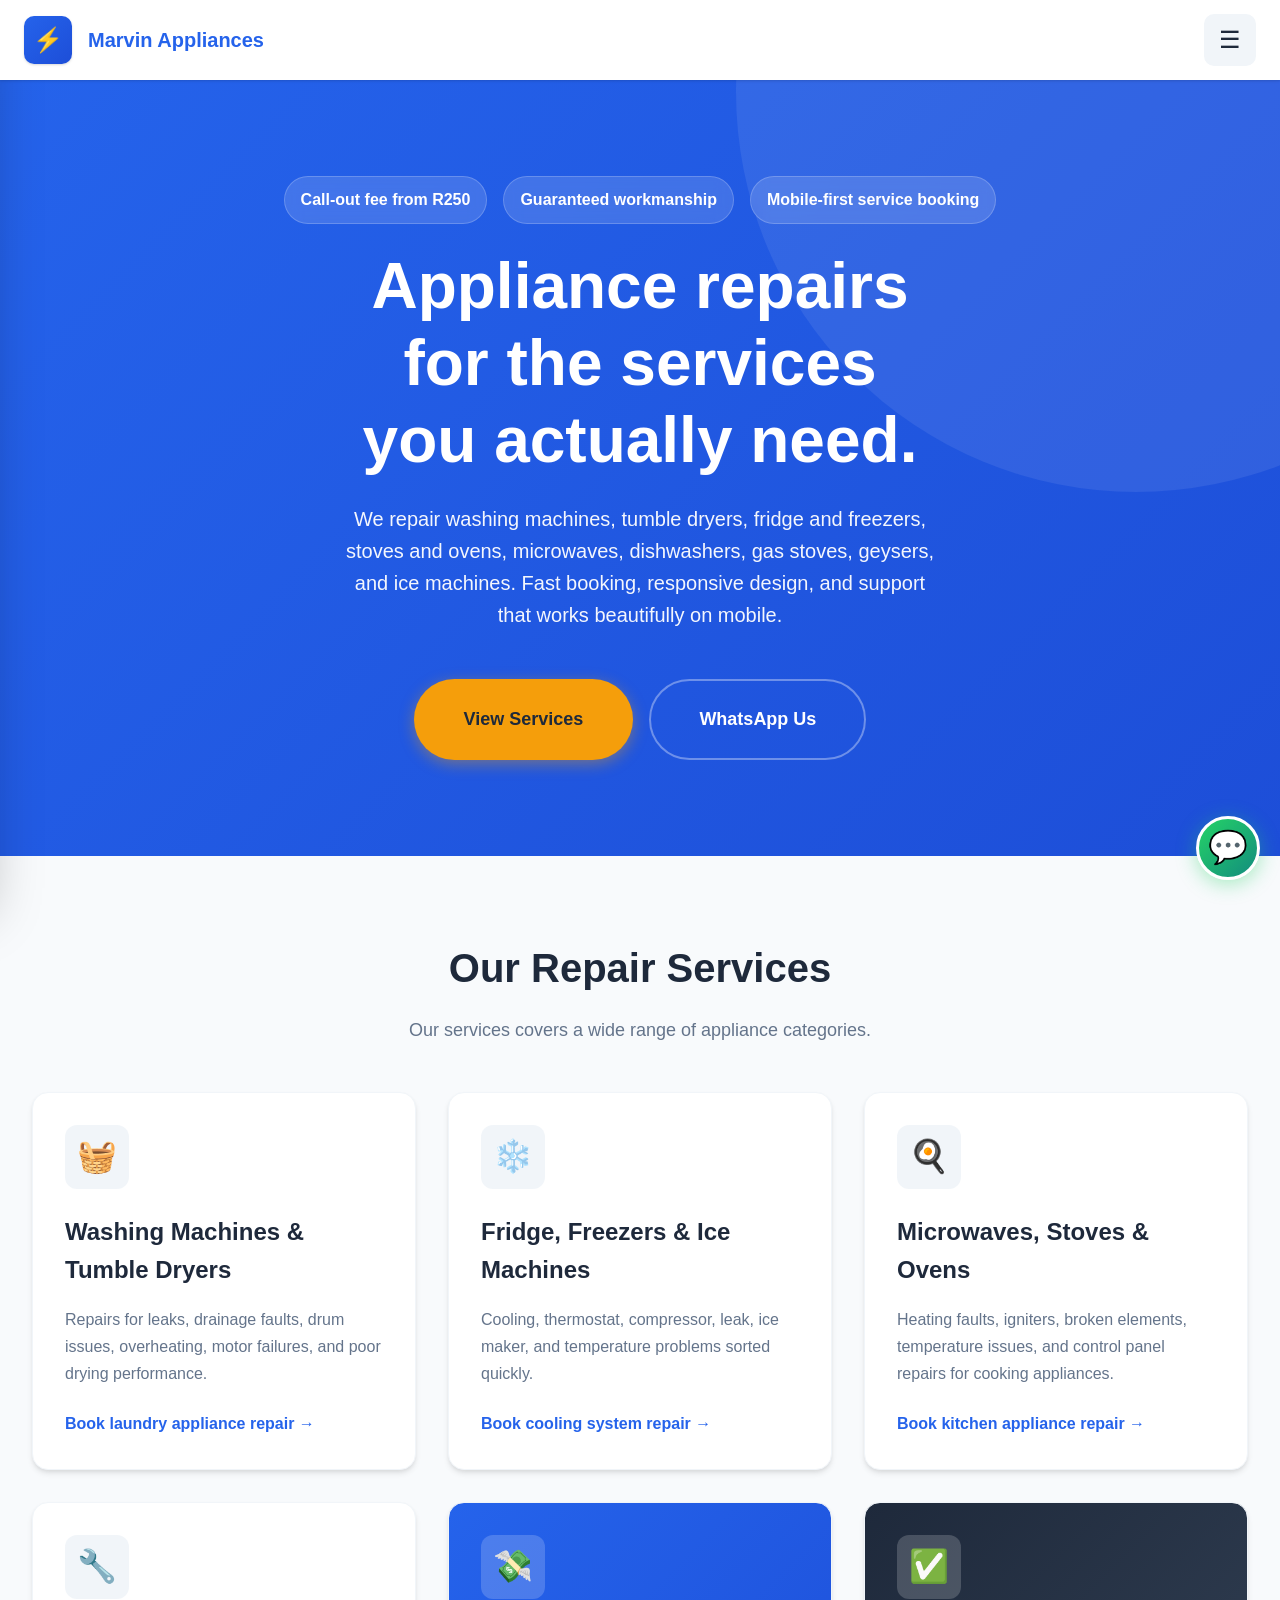
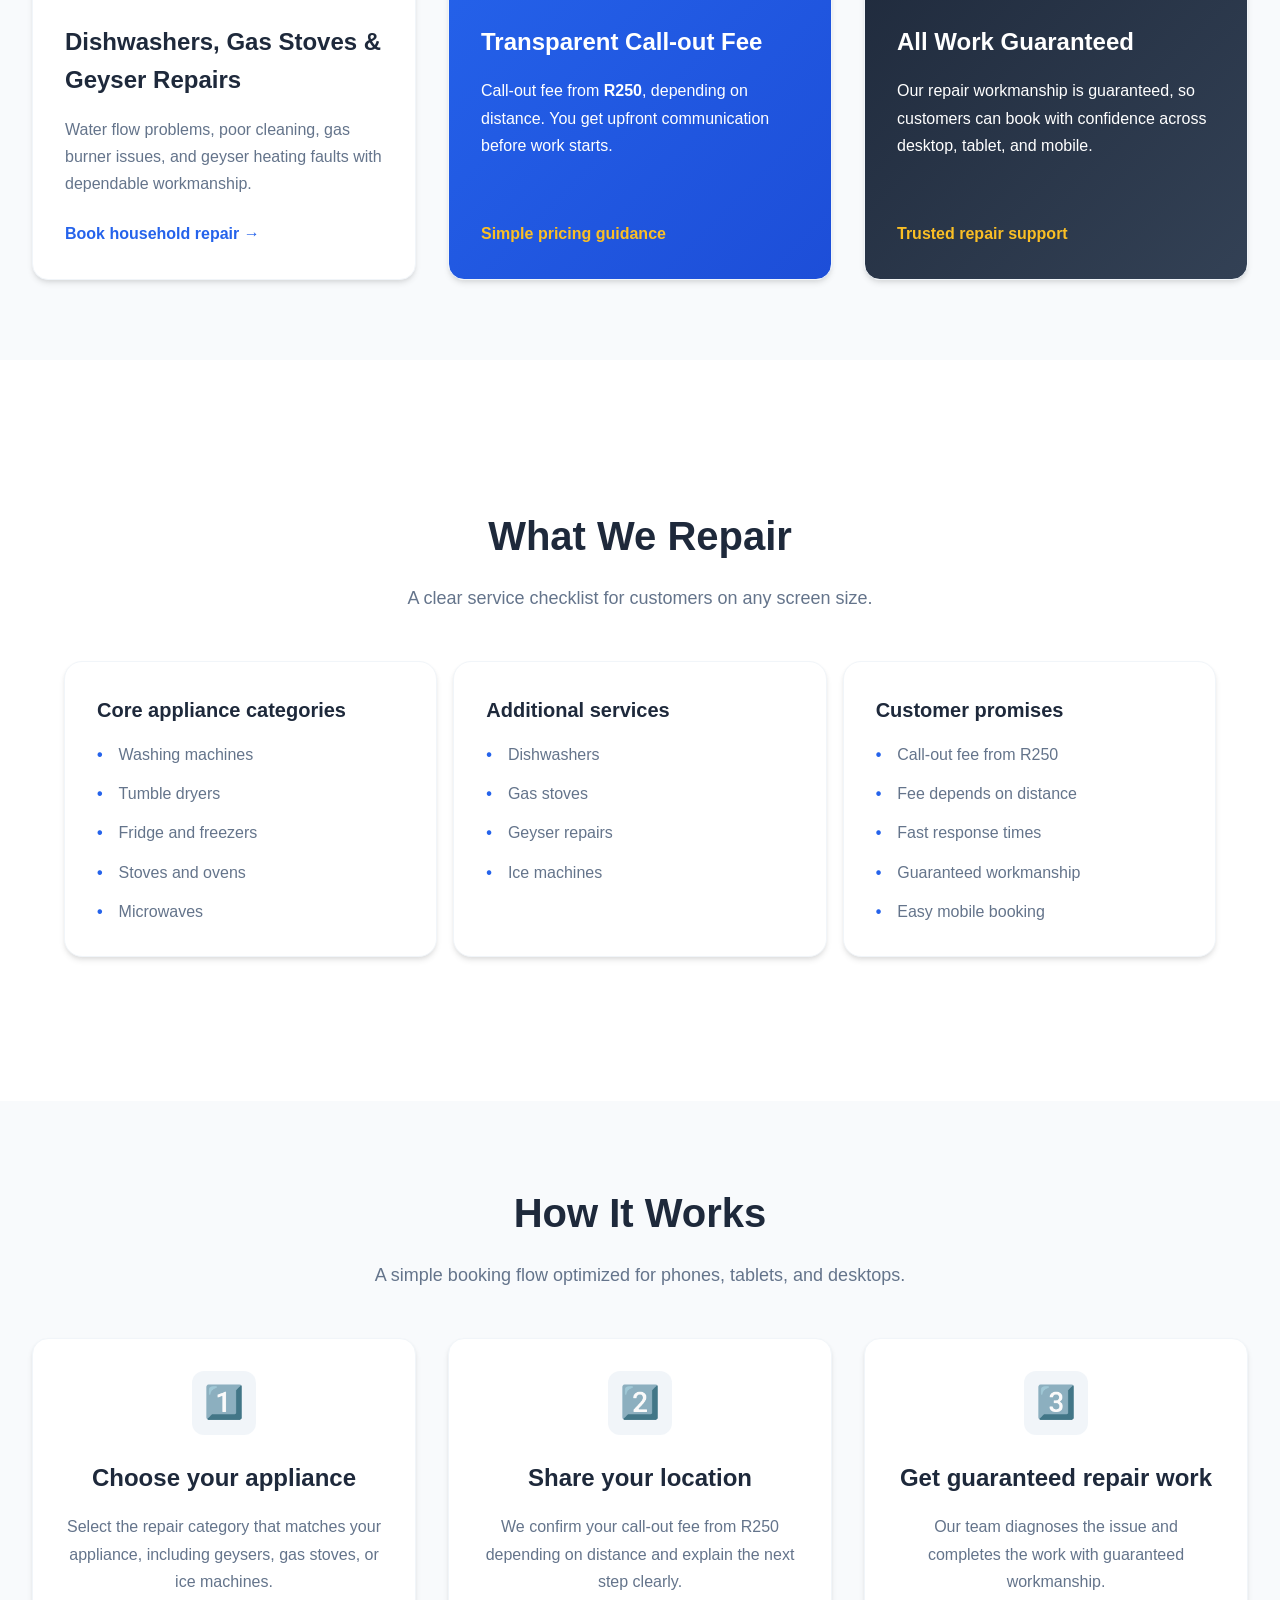
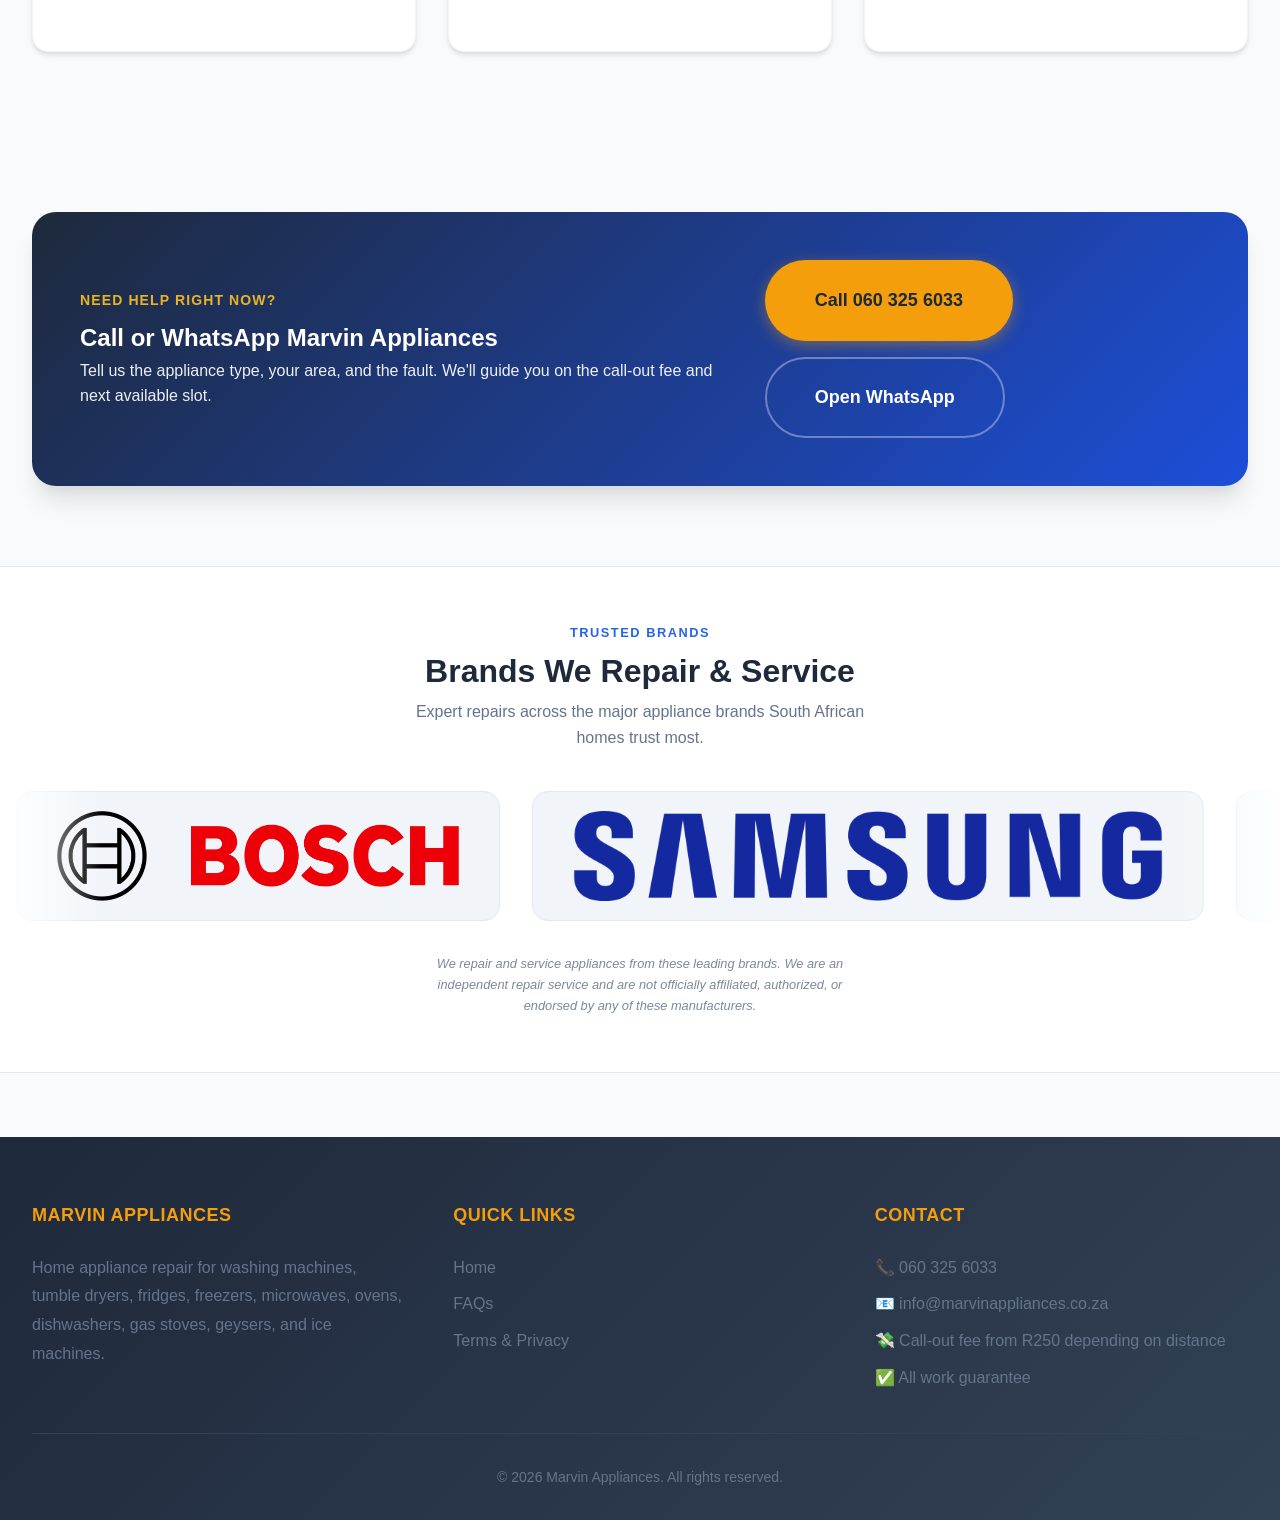
==== commit 8b4e057c: "update" ====
--- a/index.html
+++ b/index.html
@@ -185,7 +185,331 @@
             </div>
         </section>
     </main>
-
+<!-- ============================================================
+     BRANDS WE SERVICE — Logo Carousel
+     Copy-paste this entire block into any page,
+     just before </main> or wherever you want it.
+     ============================================================ -->
+
+<section id="brands-we-service" aria-label="Brands we repair and service" style="
+  /* Scope: all styles are inline or scoped by #brands-we-service so they
+     cannot collide with any existing rule in styles.css */
+  background: var(--white, #ffffff);
+  border-top: 1px solid var(--border, #e2e8f0);
+  border-bottom: 1px solid var(--border, #e2e8f0);
+  padding: clamp(2rem, 5vw, 3.5rem) 0;
+  overflow: hidden;
+  /* Prevent the scrolling track from bleeding out */
+  contain: layout style;
+">
+
+  <!-- Section heading -->
+  <div style="
+    text-align: center;
+    padding: 0 clamp(1rem, 4vw, 2rem);
+    margin-bottom: clamp(1.5rem, 4vw, 2.5rem);
+  ">
+    <p style="
+      text-transform: uppercase;
+      letter-spacing: 0.12em;
+      font-size: clamp(0.7rem, 2vw, 0.8rem);
+      font-weight: 700;
+      color: var(--primary, #2563eb);
+      margin-bottom: 0.5rem;
+    ">Trusted Brands</p>
+    <h2 style="
+      font-size: clamp(1.35rem, 4vw, 2rem);
+      font-weight: 800;
+      color: var(--dark, #1e293b);
+      margin: 0 0 0.5rem;
+      line-height: 1.25;
+    ">Brands We Repair &amp; Service</h2>
+    <p style="
+      color: var(--secondary, #64748b);
+      font-size: clamp(0.875rem, 2.5vw, 1rem);
+      max-width: 52ch;
+      margin: 0 auto;
+      line-height: 1.6;
+    ">Expert repairs across the major appliance brands South African homes trust most.</p>
+  </div>
+
+  <!-- ── Carousel wrapper ── -->
+  <!-- Role=region + aria-label makes it a landmark; tabindex lets keyboard users focus it -->
+  <div
+    id="bws-track-outer"
+    role="region"
+    aria-label="Scrolling brand logos"
+    tabindex="0"
+    style="
+      position: relative;
+      width: 100%;
+      overflow: hidden;
+      /* Edge fade masks */
+      -webkit-mask-image: linear-gradient(to right, transparent 0%, black 8%, black 92%, transparent 100%);
+              mask-image: linear-gradient(to right, transparent 0%, black 8%, black 92%, transparent 100%);
+      /* Keyboard focus ring */
+      outline-offset: 3px;
+    "
+    aria-roledescription="carousel"
+  >
+    <!-- The moving strip; duplicated for seamless loop -->
+    <div id="bws-track" style="
+      display: flex;
+      align-items: center;
+      width: max-content;
+      /* animation defined in <style> block below */
+      animation: bws-scroll 28s linear infinite;
+      will-change: transform;
+    ">
+
+      <!-- ── Slot A (original set) ── -->
+      <div class="bws-logo-item" aria-hidden="false">
+        <img src="assets/logos/Bosch.png"
+             alt="Bosch"
+             loading="lazy"
+             decoding="async"
+             width="240" height="54"
+             style="height:clamp(54px,8vw,90px);width:auto;max-width:none;">
+      </div>
+      <div class="bws-logo-item" aria-hidden="false">
+        <img src="assets/logos/Samsung.png"
+             alt="Samsung"
+             loading="lazy"
+             decoding="async"
+             width="240" height="37"
+             style="height:clamp(54px,8vw,90px);width:auto;max-width:none;">
+      </div>
+      <div class="bws-logo-item" aria-hidden="false">
+        <img src="assets/logos/LG.png"
+             alt="LG"
+             loading="lazy"
+             decoding="async"
+             width="125" height="120"
+             style="height:clamp(54px,8vw,90px);width:auto;max-width:none;">
+      </div>
+      <div class="bws-logo-item" aria-hidden="false">
+        <img src="assets/logos/Whirlpool_Corporation.png"
+             alt="Whirlpool"
+             loading="lazy"
+             decoding="async"
+             width="240" height="80"
+             style="height:clamp(54px,8vw,90px);width:auto;max-width:none;">
+      </div>
+      <div class="bws-logo-item" aria-hidden="false">
+        <img src="assets/logos/defy.png"
+             alt="Defy"
+             loading="lazy"
+             decoding="async"
+             width="240" height="89"
+             style="height:clamp(54px,8vw,90px);width:auto;max-width:none;">
+      </div>
+      <div class="bws-logo-item" aria-hidden="false">
+        <img src="assets/logos/hisense.png"
+             alt="Hisense"
+             loading="lazy"
+             decoding="async"
+             width="120" height="120"
+             style="height:clamp(54px,8vw,90px);width:auto;max-width:none;">
+      </div>
+
+      <!-- ── Slot B (exact duplicate — aria-hidden so screen readers skip it) ── -->
+      <div class="bws-logo-item" aria-hidden="true">
+        <img src="assets/logos/Bosch.png"      alt="" loading="lazy" decoding="async" width="240" height="54"  style="height:clamp(54px,8vw,90px);width:auto;max-width:none;">
+      </div>
+      <div class="bws-logo-item" aria-hidden="true">
+        <img src="assets/logos/Samsung.png"    alt="" loading="lazy" decoding="async" width="240" height="37"  style="height:clamp(54px,8vw,90px);width:auto;max-width:none;">
+      </div>
+      <div class="bws-logo-item" aria-hidden="true">
+        <img src="assets/logos/LG.png"         alt="" loading="lazy" decoding="async" width="125" height="120" style="height:clamp(54px,8vw,90px);width:auto;max-width:none;">
+      </div>
+      <div class="bws-logo-item" aria-hidden="true">
+        <img src="assets/logos/Whirlpool_Corporation.png" alt="" loading="lazy" decoding="async" width="240" height="80"  style="height:clamp(54px,8vw,90px);width:auto;max-width:none;">
+      </div>
+      <div class="bws-logo-item" aria-hidden="true">
+        <img src="assets/logos/defy.png"       alt="" loading="lazy" decoding="async" width="240" height="89"  style="height:clamp(54px,8vw,90px);width:auto;max-width:none;">
+      </div>
+      <div class="bws-logo-item" aria-hidden="true">
+        <img src="assets/logos/hisense.png"    alt="" loading="lazy" decoding="async" width="120" height="120" style="height:clamp(54px,8vw,90px);width:auto;max-width:none;">
+      </div>
+
+    </div><!-- /bws-track -->
+  </div><!-- /bws-track-outer -->
+
+  <!-- Disclaimer -->
+  <p style="
+    text-align: center;
+    max-width: 70ch;
+    margin: clamp(1.25rem, 3vw, 2rem) auto 0;
+    padding: 0 clamp(1rem, 4vw, 2rem);
+    font-size: clamp(0.72rem, 2vw, 0.8rem);
+    color: var(--secondary, #64748b);
+    line-height: 1.65;
+    font-style: italic;
+    opacity: 0.85;
+  ">
+    We repair and service appliances from these leading brands. We are an independent repair service and are not officially affiliated, authorized, or endorsed by any of these manufacturers.
+  </p>
+
+</section>
+<!-- /brands-we-service -->
+
+
+<!-- ─────────────────────────────────────────────────────────
+     Scoped styles for the carousel.
+     Place this <style> block ONCE on any page that uses the section.
+     Using the #brands-we-service prefix ensures zero collision.
+     ───────────────────────────────────────────────────────── -->
+<style>
+/* ── Logo item pill ── */
+#brands-we-service .bws-logo-item {
+  display: flex;
+  align-items: center;
+  justify-content: center;
+  padding: clamp(0.75rem, 2vw, 1rem) clamp(1.5rem, 4vw, 2.5rem);
+  margin: 0 clamp(0.5rem, 1.5vw, 1rem);
+  background: var(--lighter, #f1f5f9);
+  border-radius: 16px;
+  border: 1px solid var(--border, #e2e8f0);
+  min-height: clamp(88px, 14vw, 130px);
+  min-width: clamp(140px, 20vw, 220px);
+  transition: transform 200ms ease, box-shadow 200ms ease, background 200ms ease;
+  flex-shrink: 0;
+}
+
+#brands-we-service .bws-logo-item img {
+  /* Let the height drive size; width is auto */
+  display: block;
+  height: clamp(54px, 8vw, 90px);
+  width: auto;
+  max-width: none;
+  object-fit: contain;
+  /* Crisp on retina */
+  image-rendering: -webkit-optimize-contrast;
+  image-rendering: crisp-edges;
+}
+
+/* Dark logos pop on light backgrounds; filter neutral — only active in dark mode */
+@media (prefers-color-scheme: dark) {
+  #brands-we-service .bws-logo-item img {
+    filter: brightness(0) invert(1);
+    opacity: 0.9;
+  }
+  #brands-we-service .bws-logo-item {
+    background: var(--lighter, #1e293b);
+    border-color: var(--border, #334155);
+  }
+}
+
+/* Hover / focus lift (skip on touch-only devices) */
+@media (hover: hover) {
+  #brands-we-service .bws-logo-item:hover {
+    transform: translateY(-4px) scale(1.04);
+    box-shadow: 0 8px 24px rgba(0,0,0,0.10);
+    background: var(--white, #ffffff);
+  }
+}
+
+/* ── Scroll animation ── */
+@keyframes bws-scroll {
+  0%   { transform: translateX(0); }
+  100% { transform: translateX(-50%); }
+  /* -50% because the track contains 2 identical sets; moving by exactly
+     one set width creates a perfect seamless loop */
+}
+
+/* Pause on hover over the outer wrapper */
+#bws-track-outer:hover #bws-track,
+#bws-track-outer:focus-within #bws-track {
+  animation-play-state: paused;
+}
+
+/* Honour reduced-motion preference */
+@media (prefers-reduced-motion: reduce) {
+  #bws-track {
+    animation: none !important;
+    flex-wrap: wrap;
+    justify-content: center;
+    width: 100% !important;
+  }
+  #bws-track-outer {
+    -webkit-mask-image: none !important;
+            mask-image: none !important;
+  }
+}
+
+/* Focus ring for keyboard users */
+#bws-track-outer:focus-visible {
+  outline: 3px solid var(--accent, #f59e0b);
+  outline-offset: 4px;
+  border-radius: 4px;
+}
+</style>
+
+
+<!-- ─────────────────────────────────────────────────────────
+     Tiny vanilla JS — touch-swipe support + dynamic pause.
+     Runs once on DOMContentLoaded; no globals polluted.
+     ───────────────────────────────────────────────────────── -->
+<script>
+(function () {
+  'use strict';
+
+  document.addEventListener('DOMContentLoaded', function () {
+    var outer = document.getElementById('bws-track-outer');
+    var track = document.getElementById('bws-track');
+    if (!outer || !track) return;
+
+    /* ── Touch swipe: pause while finger is down ── */
+    var touchStartX = 0;
+    var isPaused    = false;
+
+    outer.addEventListener('touchstart', function (e) {
+      touchStartX = e.touches[0].clientX;
+      track.style.animationPlayState = 'paused';
+      isPaused = true;
+    }, { passive: true });
+
+    outer.addEventListener('touchend', function (e) {
+      var diff = e.changedTouches[0].clientX - touchStartX;
+      /* Optional: nudge animation offset for a swipe feel — kept minimal
+         to avoid complexity; just resume after a short delay */
+      setTimeout(function () {
+        if (isPaused) {
+          track.style.animationPlayState = 'running';
+          isPaused = false;
+        }
+      }, 800);
+    }, { passive: true });
+
+    /* ── Keyboard: space/enter to toggle pause while section is focused ── */
+    outer.addEventListener('keydown', function (e) {
+      if (e.key === ' ' || e.key === 'Enter') {
+        e.preventDefault();
+        isPaused = !isPaused;
+        track.style.animationPlayState = isPaused ? 'paused' : 'running';
+        outer.setAttribute('aria-label',
+          isPaused
+            ? 'Scrolling brand logos — paused. Press Space to resume.'
+            : 'Scrolling brand logos — playing. Press Space to pause.'
+        );
+      }
+    });
+
+    /* ── Intersection Observer: stop animation when off-screen (perf) ── */
+    if ('IntersectionObserver' in window) {
+      var io = new IntersectionObserver(function (entries) {
+        entries.forEach(function (entry) {
+          if (!isPaused) {
+            track.style.animationPlayState =
+              entry.isIntersecting ? 'running' : 'paused';
+          }
+        });
+      }, { threshold: 0 });
+      io.observe(outer);
+    }
+  });
+}());
+</script>
     <footer class="footer">
         <div class="footer-content">
             <div class="footer-section">
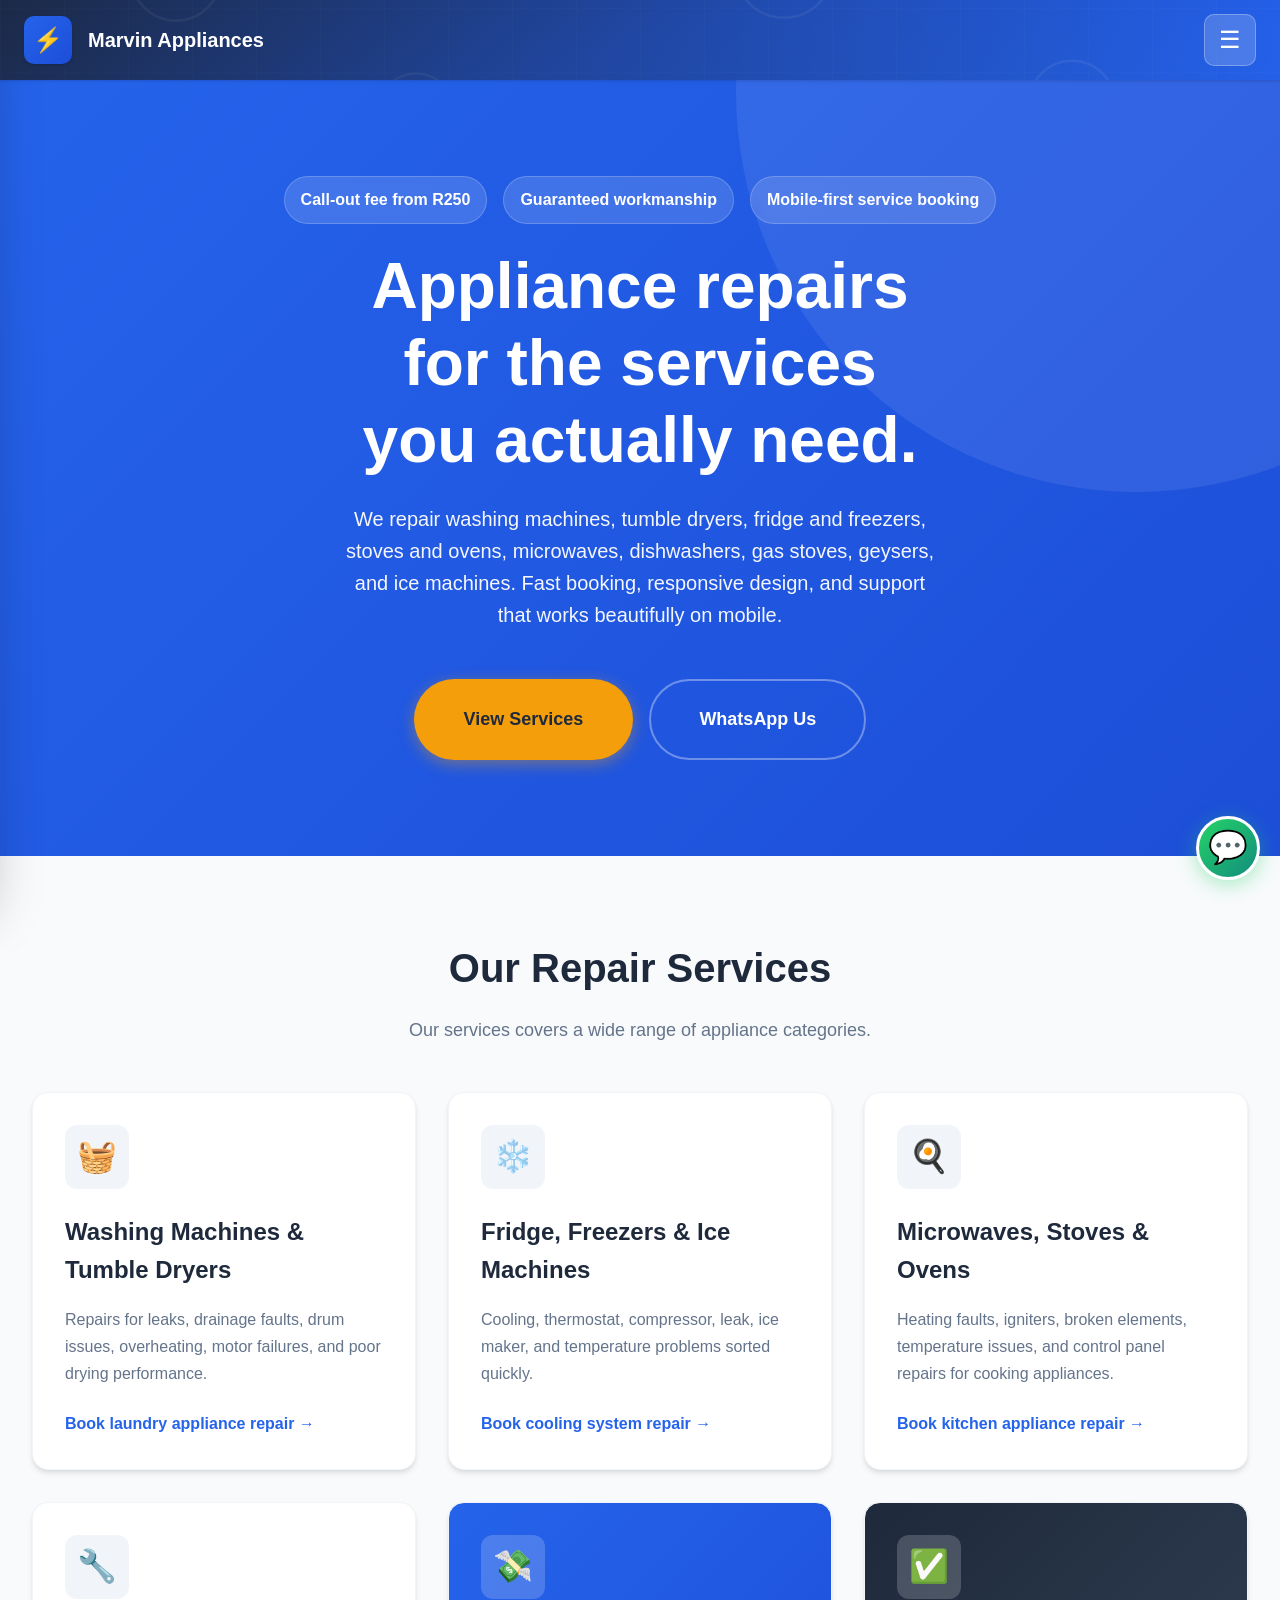
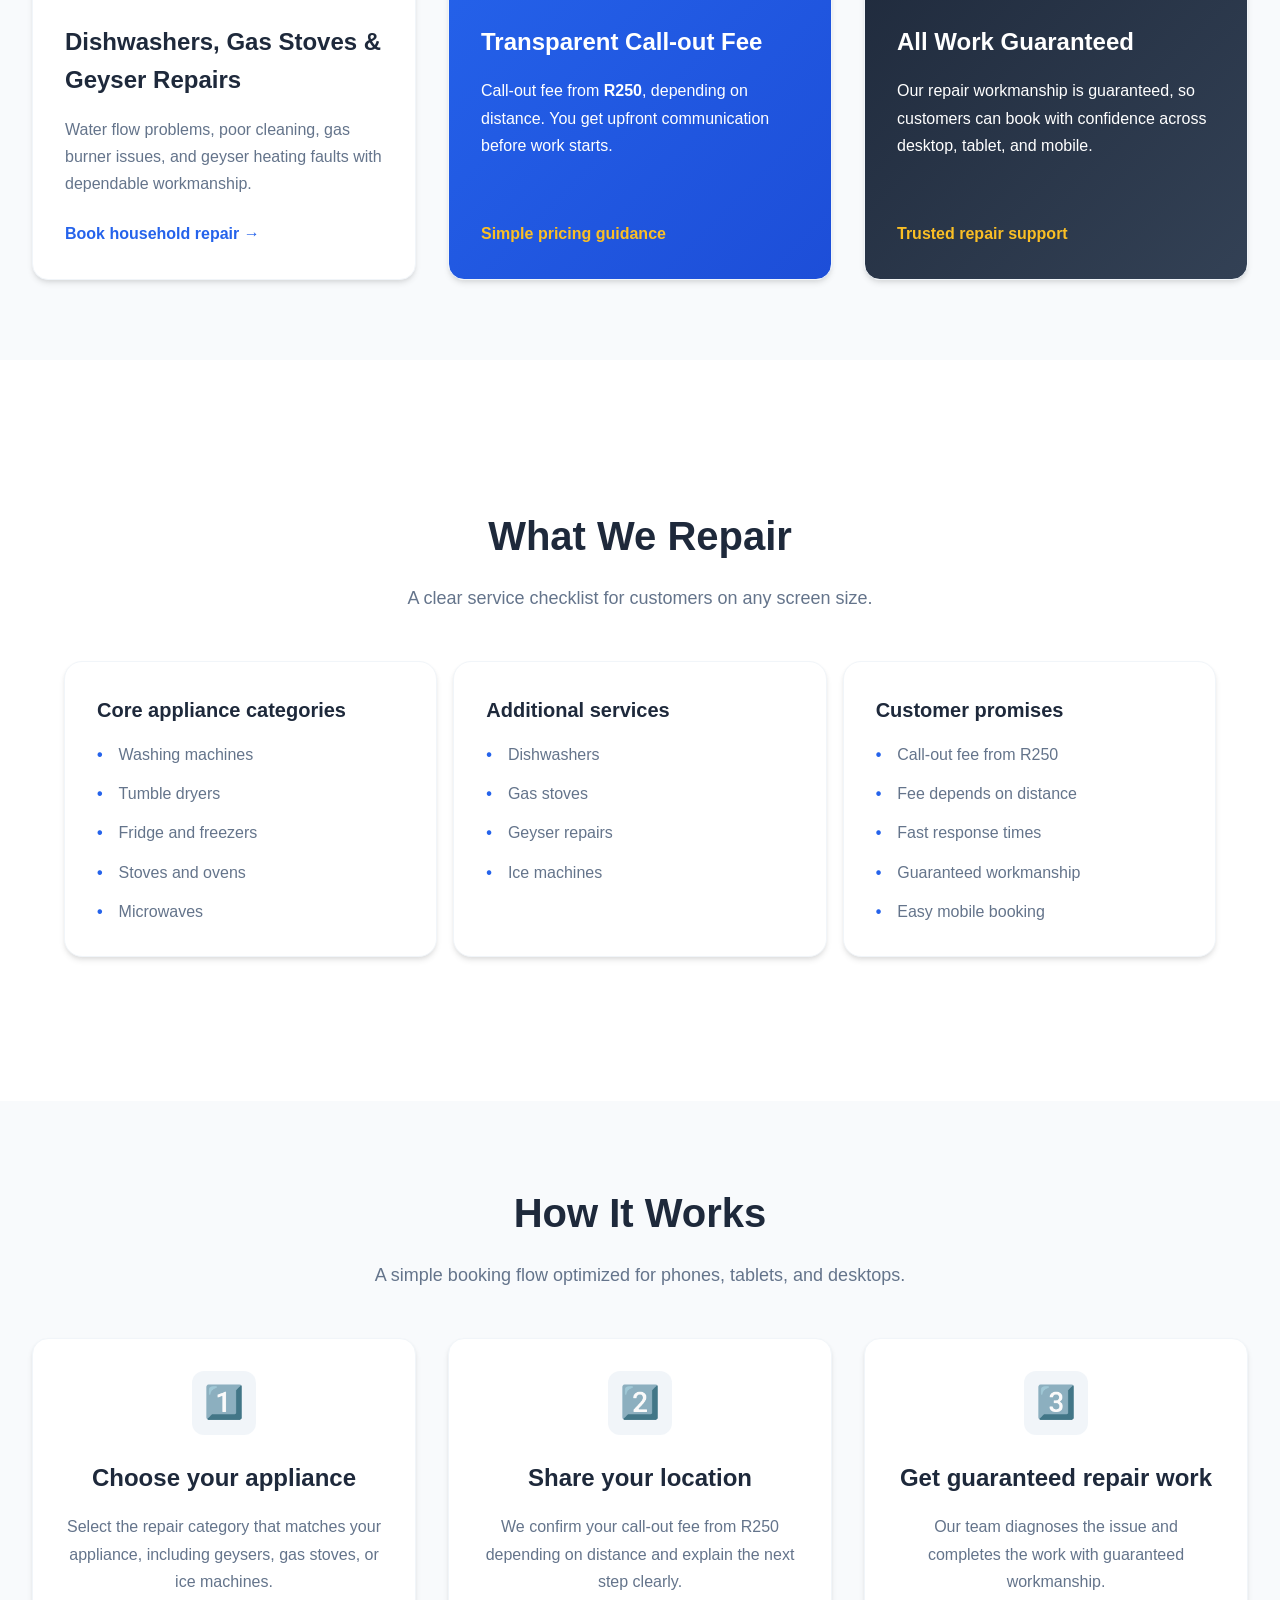
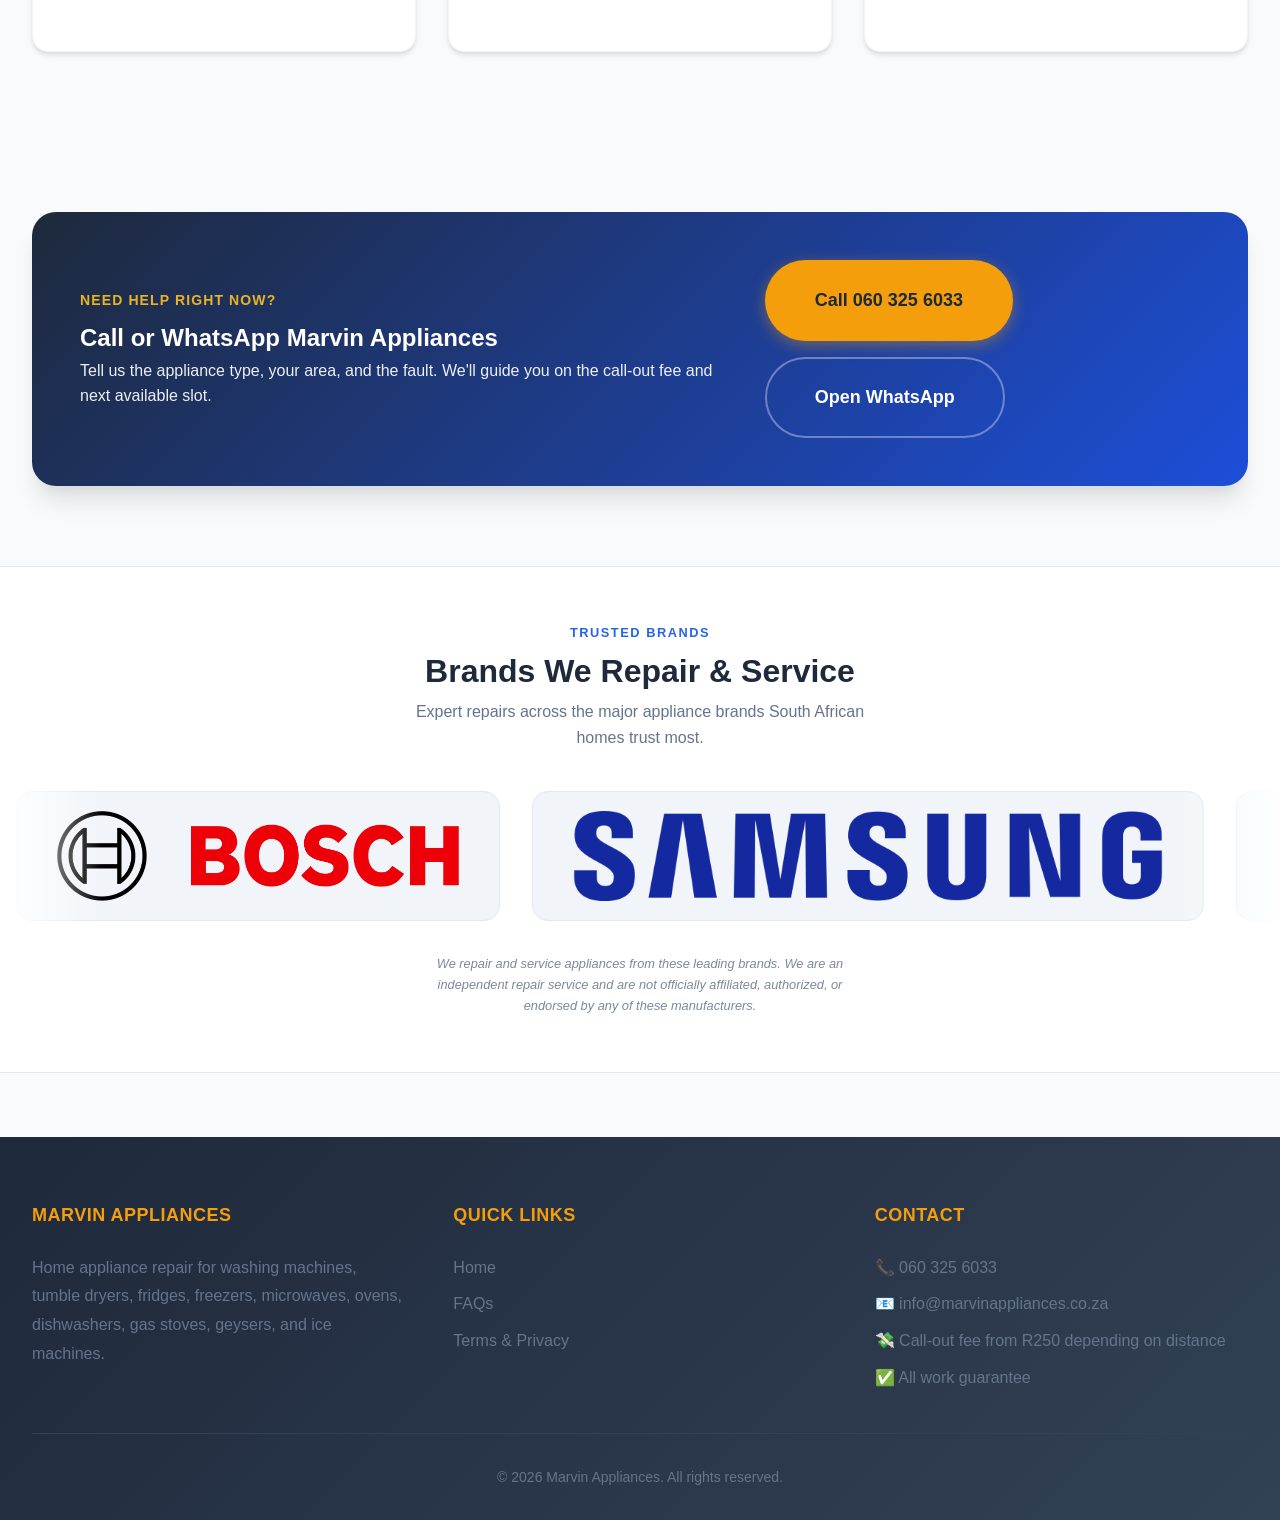
==== commit 07517533: "Add production SEO assets and homepage header background" ====
--- a/index.html
+++ b/index.html
@@ -1,22 +1,137 @@
 <!DOCTYPE html>
-<html lang="en">
+<html lang="en-ZA">
 <head>
     <meta charset="UTF-8">
+    <meta http-equiv="X-UA-Compatible" content="IE=edge">
     <meta name="viewport" content="width=device-width, initial-scale=1.0, viewport-fit=cover">
-    <meta name="description" content="Appliance repair for washing machines, tumble dryers, fridges, freezers, stoves, ovens, microwaves, dishwashers, gas stoves, geysers, and ice machines.">
+    <title>Appliance Repairs Cape Town | Marvin’s Kuils River</title>
+    <meta name="description" content="Need fast appliance repairs in Cape Town? Marvin’s in Kuils River fixes fridges, ovens, stoves, microwaves, washers, dryers, dishwashers, gates and COCs.">
+    <meta name="keywords" content="appliance repairs cape town, appliance repair kuils river, microwave repair cape town, stove repair cape town, oven repair cape town, fridge repair cape town, washing machine repair cape town, electrician cape town, gate motor repair cape town">
+    <meta name="robots" content="index,follow,max-image-preview:large,max-snippet:-1,max-video-preview:-1">
+    <meta name="googlebot" content="index,follow,max-image-preview:large,max-snippet:-1,max-video-preview:-1">
+    <meta name="bingbot" content="index,follow">
+    <meta name="author" content="Marvin’s Appliance Repairs">
+    <meta name="publisher" content="Marvin’s Appliance Repairs">
     <meta name="theme-color" content="#2563eb">
     <meta name="msapplication-TileColor" content="#2563eb">
     <meta name="apple-mobile-web-app-capable" content="yes">
     <meta name="apple-mobile-web-app-status-bar-style" content="default">
-    <meta name="apple-mobile-web-app-title" content="Marvin Appliances">
+    <meta name="apple-mobile-web-app-title" content="Marvin’s Appliance Repairs">
     <meta name="format-detection" content="telephone=yes">
     <meta name="mobile-web-app-capable" content="yes">
-    <link rel="canonical" href="https://marvinappliances.co.za/">
-    <link rel="manifest" href="[data-uri]">
-    <title>Marvin Appliances | Appliance Repairs for Homes</title>
+    <meta name="geo.region" content="ZA-WC">
+    <meta name="geo.placename" content="Kuils River, Cape Town">
+    <meta name="geo.position" content="-33.9289;18.6833">
+    <meta name="ICBM" content="-33.9289, 18.6833">
+    <link rel="canonical" href="https://marvinsappliancerepairs.co.za/">
+    <link rel="manifest" href="[data-uri]">
+    <link rel="icon" type="image/png" sizes="32x32" href="/favicon-32x32.png">
+    <link rel="icon" type="image/png" sizes="16x16" href="/favicon-16x16.png">
+    <link rel="apple-touch-icon" sizes="180x180" href="/apple-touch-icon.png">
+    <meta property="og:type" content="website">
+    <meta property="og:title" content="Appliance Repairs Cape Town | Marvin’s Kuils River">
+    <meta property="og:description" content="Professional on-site appliance, electrical and gate motor repairs in Cape Town. Fast response from Marvin’s Appliance Repairs in Kuils River.">
+    <meta property="og:image" content="https://marvinsappliancerepairs.co.za/assets/images/header-bg.svg">
+    <meta property="og:url" content="https://marvinsappliancerepairs.co.za/">
+    <meta property="og:site_name" content="Marvin’s Appliance Repairs">
+    <meta property="og:locale" content="en_ZA">
+    <meta name="twitter:card" content="summary_large_image">
+    <meta name="twitter:title" content="Appliance Repairs Cape Town | Marvin’s Kuils River">
+    <meta name="twitter:description" content="Fast, trusted on-site appliance and electrical repairs across Cape Town. Family-owned service with guaranteed workmanship.">
+    <meta name="twitter:image" content="https://marvinsappliancerepairs.co.za/assets/images/header-bg.svg">
+    <meta name="google-site-verification" content="YOUR_GSC_VERIFICATION_CODE_HERE">
+    <script async src="https://www.googletagmanager.com/gtag/js?id=G-XXXXXXXXXX"></script>
+    <script>
+      window.dataLayer = window.dataLayer || [];
+      function gtag(){dataLayer.push(arguments);}
+      gtag('js', new Date());
+      gtag('config', 'G-XXXXXXXXXX');
+    </script>
+    <script type="application/ld+json">
+      {
+        "@context": "https://schema.org",
+        "@graph": [
+          {
+            "@type": "LocalBusiness",
+            "@id": "https://marvinsappliancerepairs.co.za/#localbusiness",
+            "name": "Marvin’s Appliance Repairs",
+            "url": "https://marvinsappliancerepairs.co.za/",
+            "image": "https://marvinsappliancerepairs.co.za/assets/images/header-bg.svg",
+            "description": "Professional and reliable on-site appliance, electrical and gate motor repairs in Cape Town, including Certificates of Compliance (COC).",
+            "telephone": "+27-60-325-6033",
+            "priceRange": "R250 - R2500",
+            "currenciesAccepted": "ZAR",
+            "paymentAccepted": "Cash, EFT",
+            "address": {
+              "@type": "PostalAddress",
+              "streetAddress": "14 Sidego Crescent, Highbury",
+              "addressLocality": "Kuils River",
+              "addressRegion": "Western Cape",
+              "postalCode": "7580",
+              "addressCountry": "ZA"
+            },
+            "geo": {
+              "@type": "GeoCoordinates",
+              "latitude": -33.9289,
+              "longitude": 18.6833
+            },
+            "openingHoursSpecification": [
+              {
+                "@type": "OpeningHoursSpecification",
+                "dayOfWeek": ["Monday", "Tuesday", "Wednesday", "Thursday", "Friday"],
+                "opens": "07:30",
+                "closes": "18:00"
+              },
+              {
+                "@type": "OpeningHoursSpecification",
+                "dayOfWeek": "Saturday",
+                "opens": "08:00",
+                "closes": "15:00"
+              }
+            ],
+            "areaServed": [
+              { "@type": "City", "name": "Cape Town" },
+              { "@type": "City", "name": "Kuils River" },
+              { "@type": "City", "name": "Bellville" },
+              { "@type": "City", "name": "Brackenfell" },
+              { "@type": "City", "name": "Durbanville" }
+            ],
+            "sameAs": [
+              "https://wa.me/27603256033"
+            ]
+          },
+          {
+            "@type": "Service",
+            "@id": "https://marvinsappliancerepairs.co.za/#services",
+            "serviceType": "Appliance, electrical and gate motor repairs",
+            "provider": {
+              "@id": "https://marvinsappliancerepairs.co.za/#localbusiness"
+            },
+            "areaServed": {
+              "@type": "AdministrativeArea",
+              "name": "Cape Town Metropolitan Area"
+            },
+            "hasOfferCatalog": {
+              "@type": "OfferCatalog",
+              "name": "Repair Services",
+              "itemListElement": [
+                { "@type": "Offer", "itemOffered": { "@type": "Service", "name": "Microwave Repair Cape Town" } },
+                { "@type": "Offer", "itemOffered": { "@type": "Service", "name": "Stove Repair Cape Town" } },
+                { "@type": "Offer", "itemOffered": { "@type": "Service", "name": "Oven Repair Cape Town" } },
+                { "@type": "Offer", "itemOffered": { "@type": "Service", "name": "Fridge Repair Cape Town" } },
+                { "@type": "Offer", "itemOffered": { "@type": "Service", "name": "Washing Machine Repair Cape Town" } },
+                { "@type": "Offer", "itemOffered": { "@type": "Service", "name": "Electrician Services Cape Town" } },
+                { "@type": "Offer", "itemOffered": { "@type": "Service", "name": "Gate Motor Repair Cape Town" } },
+                { "@type": "Offer", "itemOffered": { "@type": "Service", "name": "Certificates of Compliance (COC)" } }
+              ]
+            }
+          }
+        ]
+      }
+    </script>
     <link rel="stylesheet" href="styles.css">
 </head>
-<body>
+<body class="home-page">
     <header class="header">
         <a href="index.html" class="logo">
             <div class="logo-icon">⚡</div>
--- a/styles.css
+++ b/styles.css
@@ -123,6 +123,25 @@
     justify-content: space-between;
     padding: 0 var(--space-3);
     transition: box-shadow var(--transition-base), transform var(--transition-base);
+}
+
+.home-page .header {
+    background-image:
+        linear-gradient(90deg, rgba(30, 41, 59, 0.74), rgba(37, 99, 235, 0.68)),
+        url('assets/images/header-bg.svg');
+    background-size: cover;
+    background-position: center;
+    color: var(--white);
+}
+
+.home-page .logo,
+.home-page .menu-toggle {
+    color: var(--white);
+}
+
+.home-page .menu-toggle {
+    background: rgba(255, 255, 255, 0.18);
+    border: 1px solid rgba(255, 255, 255, 0.28);
 }
 
 .header.scrolled {
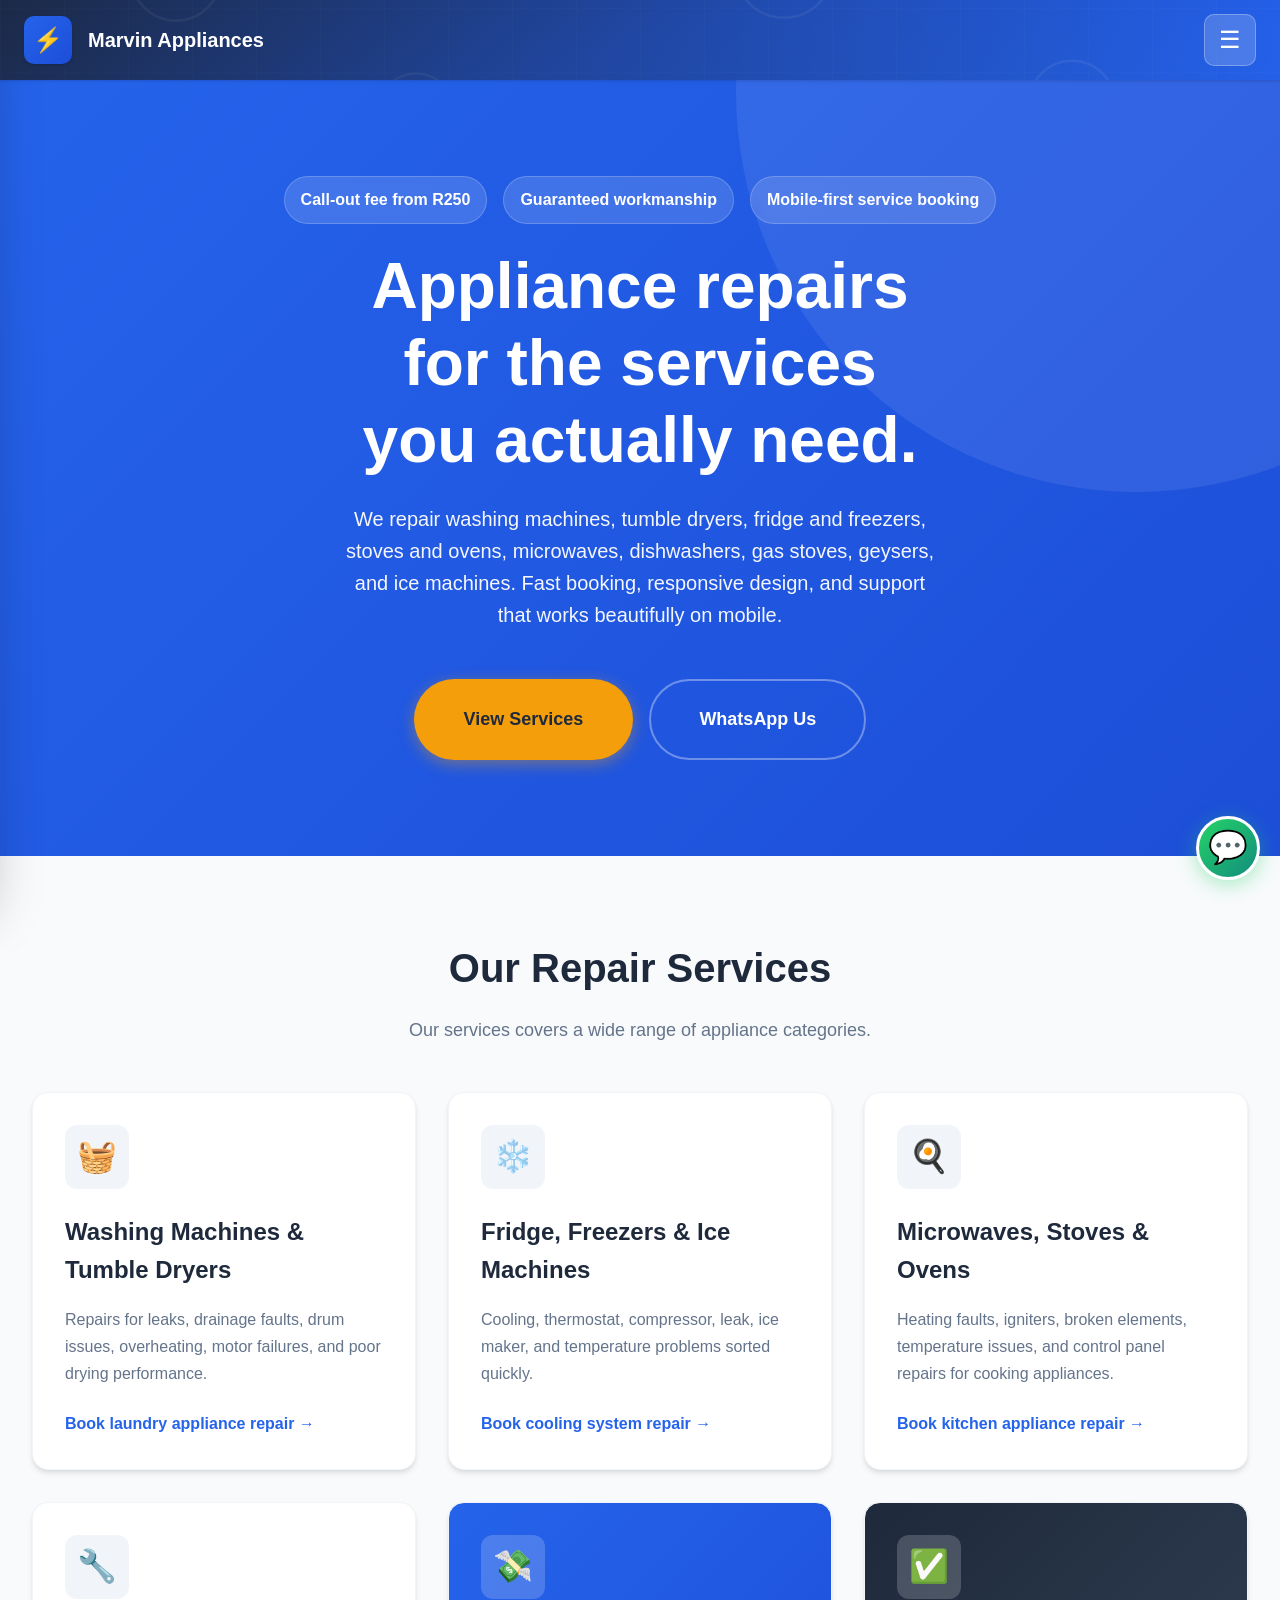
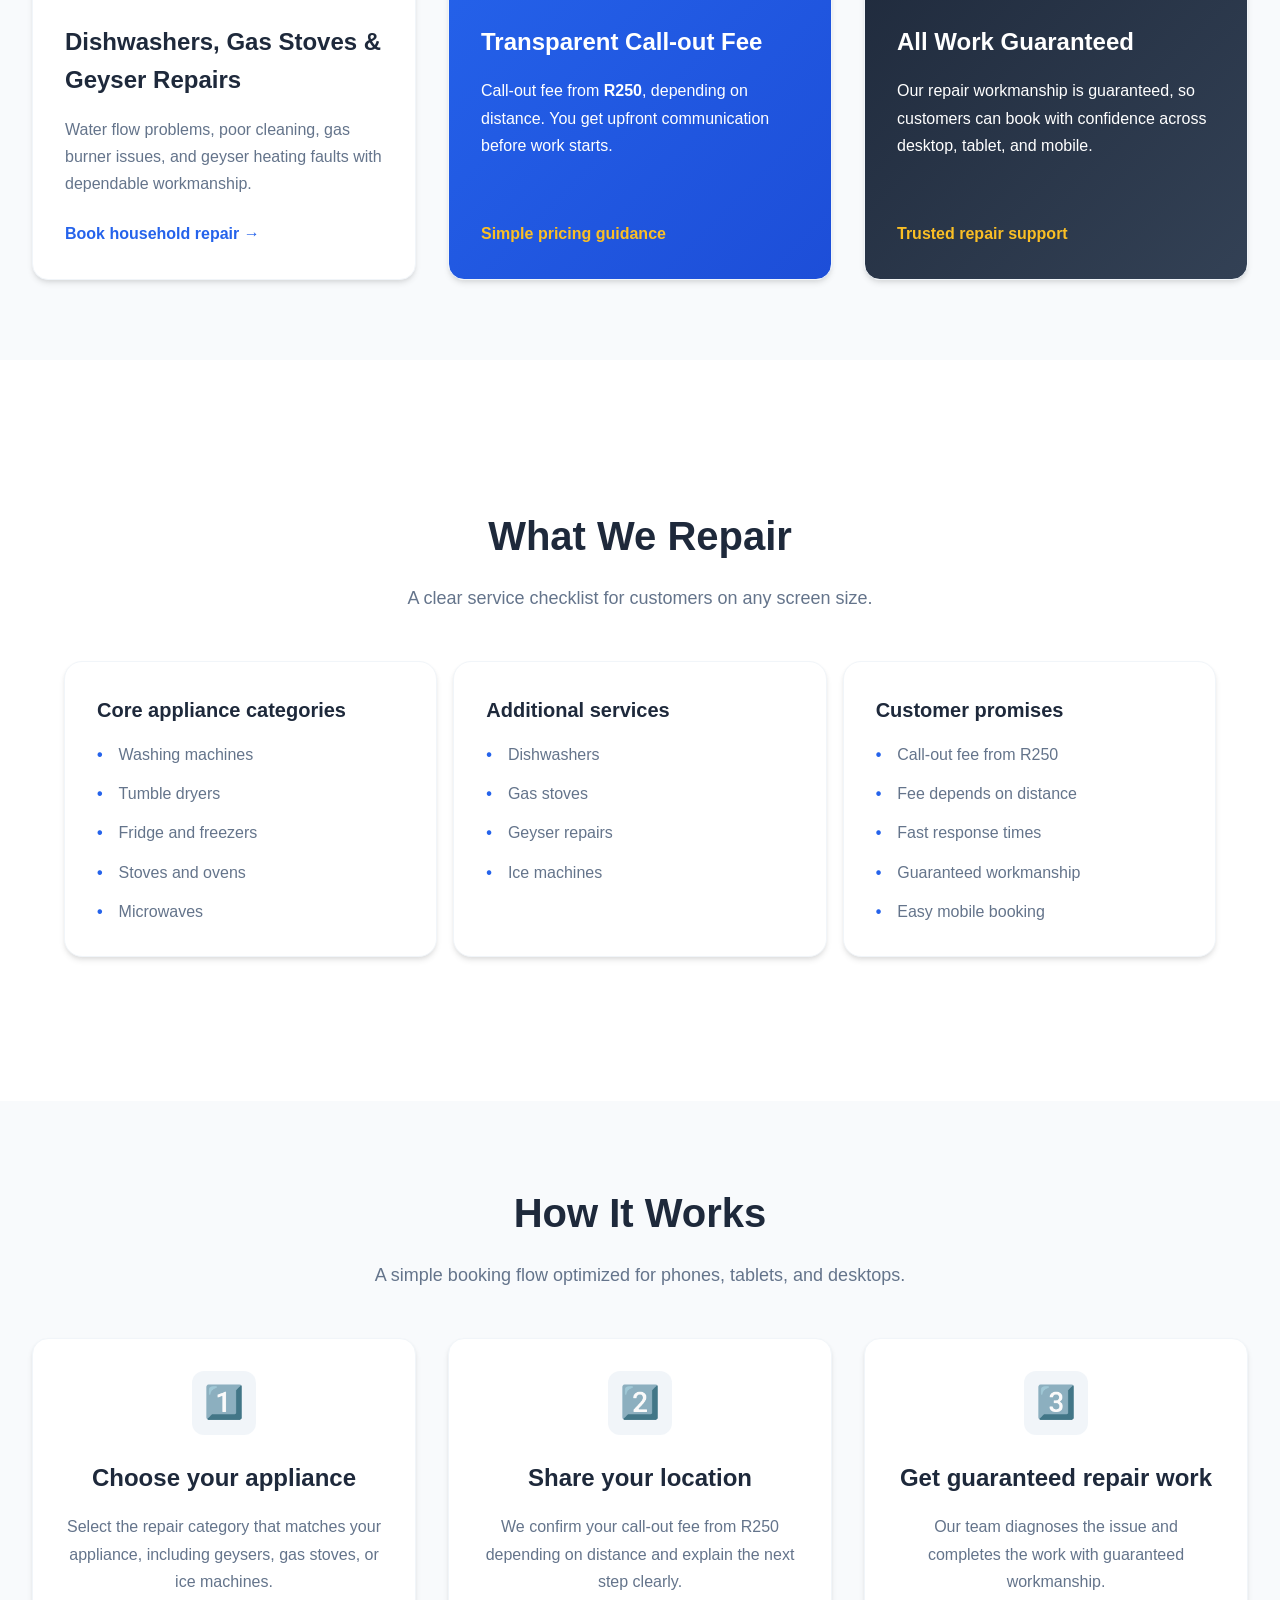
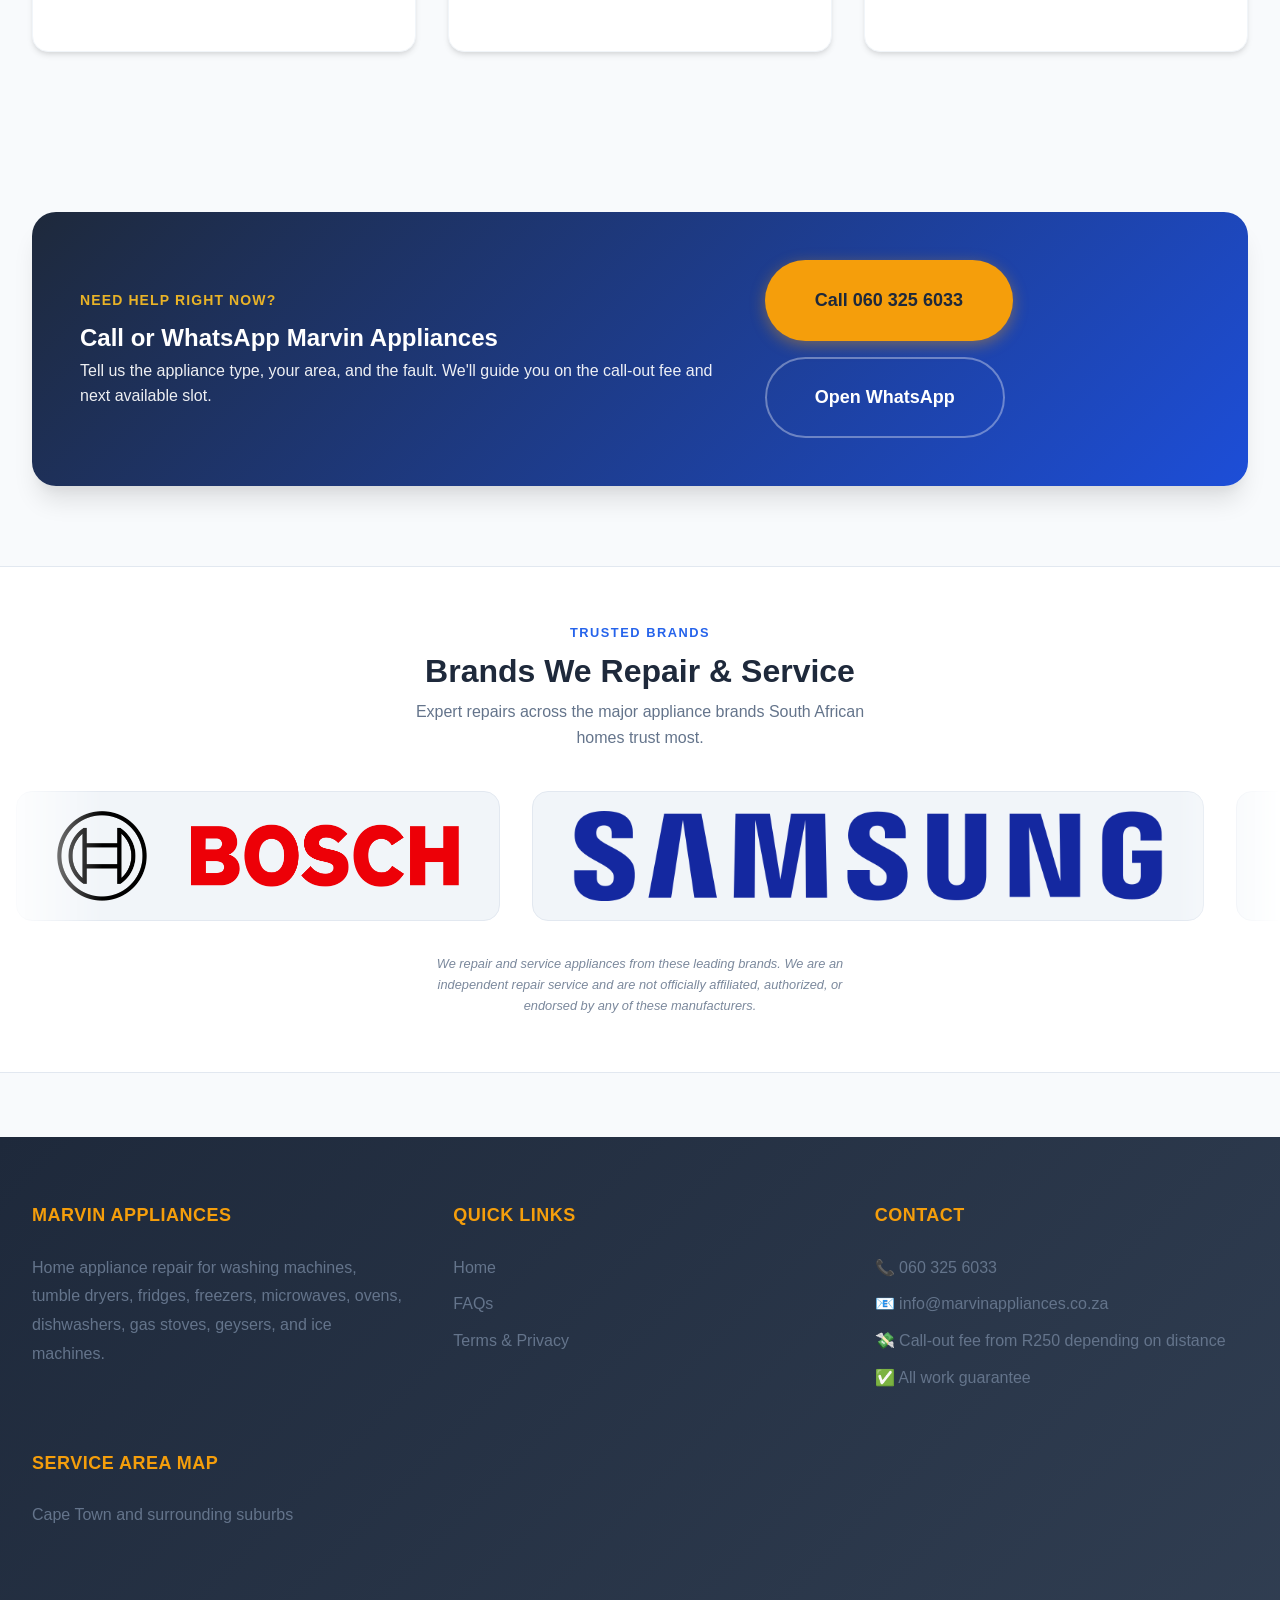
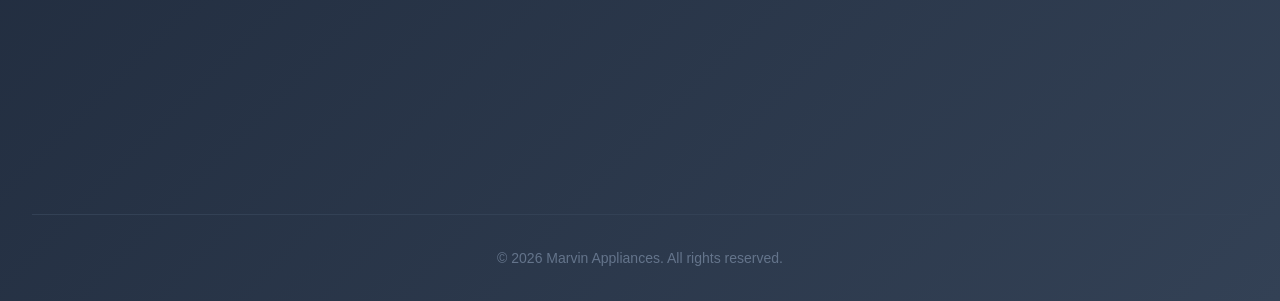
==== commit adf9aab2: "Add thank-you page, form validation, and Cape Town service area map" ====
--- a/index.html
+++ b/index.html
@@ -39,7 +39,7 @@
     <meta name="twitter:title" content="Appliance Repairs Cape Town | Marvin’s Kuils River">
     <meta name="twitter:description" content="Fast, trusted on-site appliance and electrical repairs across Cape Town. Family-owned service with guaranteed workmanship.">
     <meta name="twitter:image" content="https://marvinsappliancerepairs.co.za/assets/images/header-bg.svg">
-    <meta name="google-site-verification" content="YOUR_GSC_VERIFICATION_CODE_HERE">
+  <meta name="google-site-verification" content="DTY8RaDrgt9NxilhjP4bMHAvHdiB0Xc4v2AxkbtK3WM" />
     <script async src="https://www.googletagmanager.com/gtag/js?id=G-XXXXXXXXXX"></script>
     <script>
       window.dataLayer = window.dataLayer || [];
@@ -644,6 +644,18 @@
                 <p>💸 Call-out fee from R250 depending on distance</p>
                 <p>✅ All work guarantee</p>
             </div>
+            <div class="footer-section">
+                <h4>Service Area Map</h4>
+                <p>Cape Town and surrounding suburbs</p>
+                <iframe
+                    title="Cape Town service area map"
+                    class="service-area-map"
+                    src="https://www.google.com/maps?q=Cape+Town,+South+Africa&output=embed"
+                    loading="lazy"
+                    referrerpolicy="no-referrer-when-downgrade"
+                    allowfullscreen>
+                </iframe>
+            </div>
         </div>
         <div class="footer-bottom">
             <p>&copy; 2026 Marvin Appliances. All rights reserved.</p>
--- a/styles.css
+++ b/styles.css
@@ -866,6 +866,14 @@
     color: var(--white);
 }
 
+.service-area-map {
+    width: 100%;
+    height: 220px;
+    border: 0;
+    border-radius: 12px;
+    margin-top: var(--space-2);
+}
+
 .footer-bottom {
     text-align: center;
     padding-top: var(--space-4);
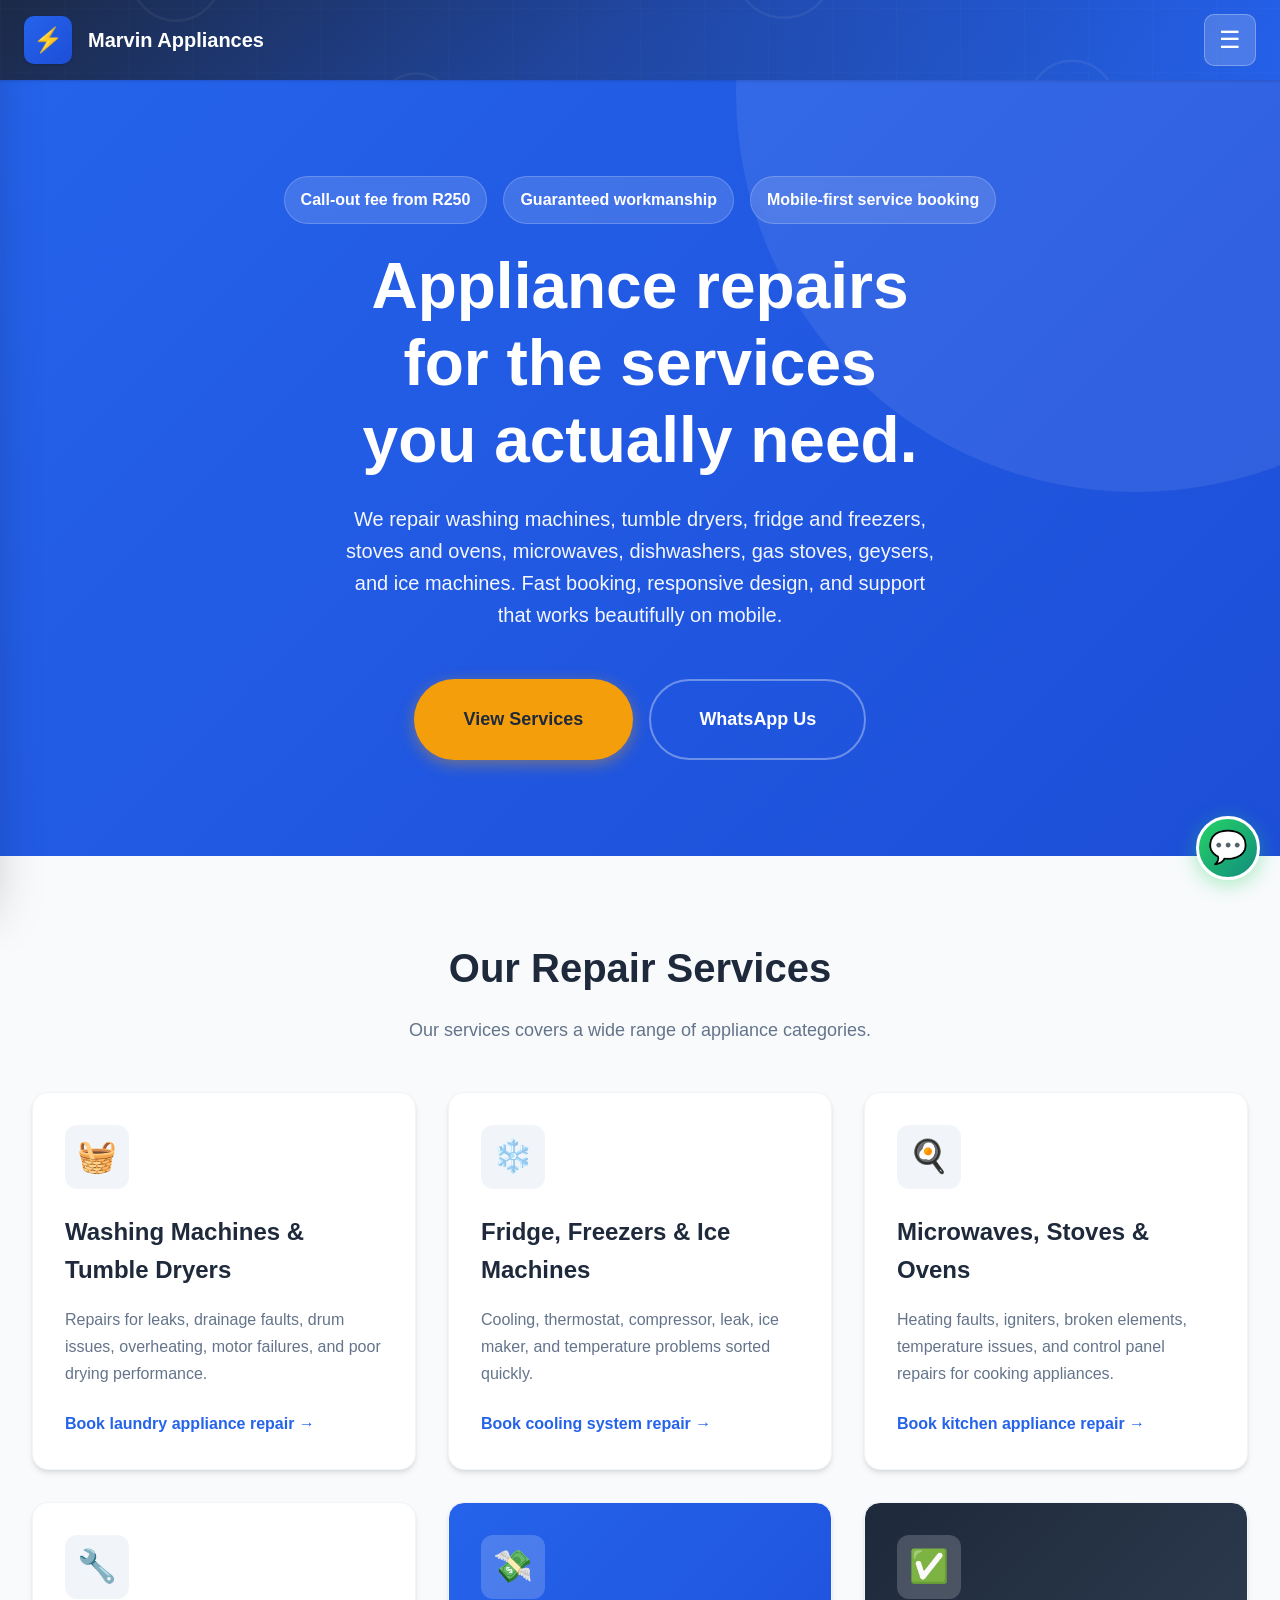
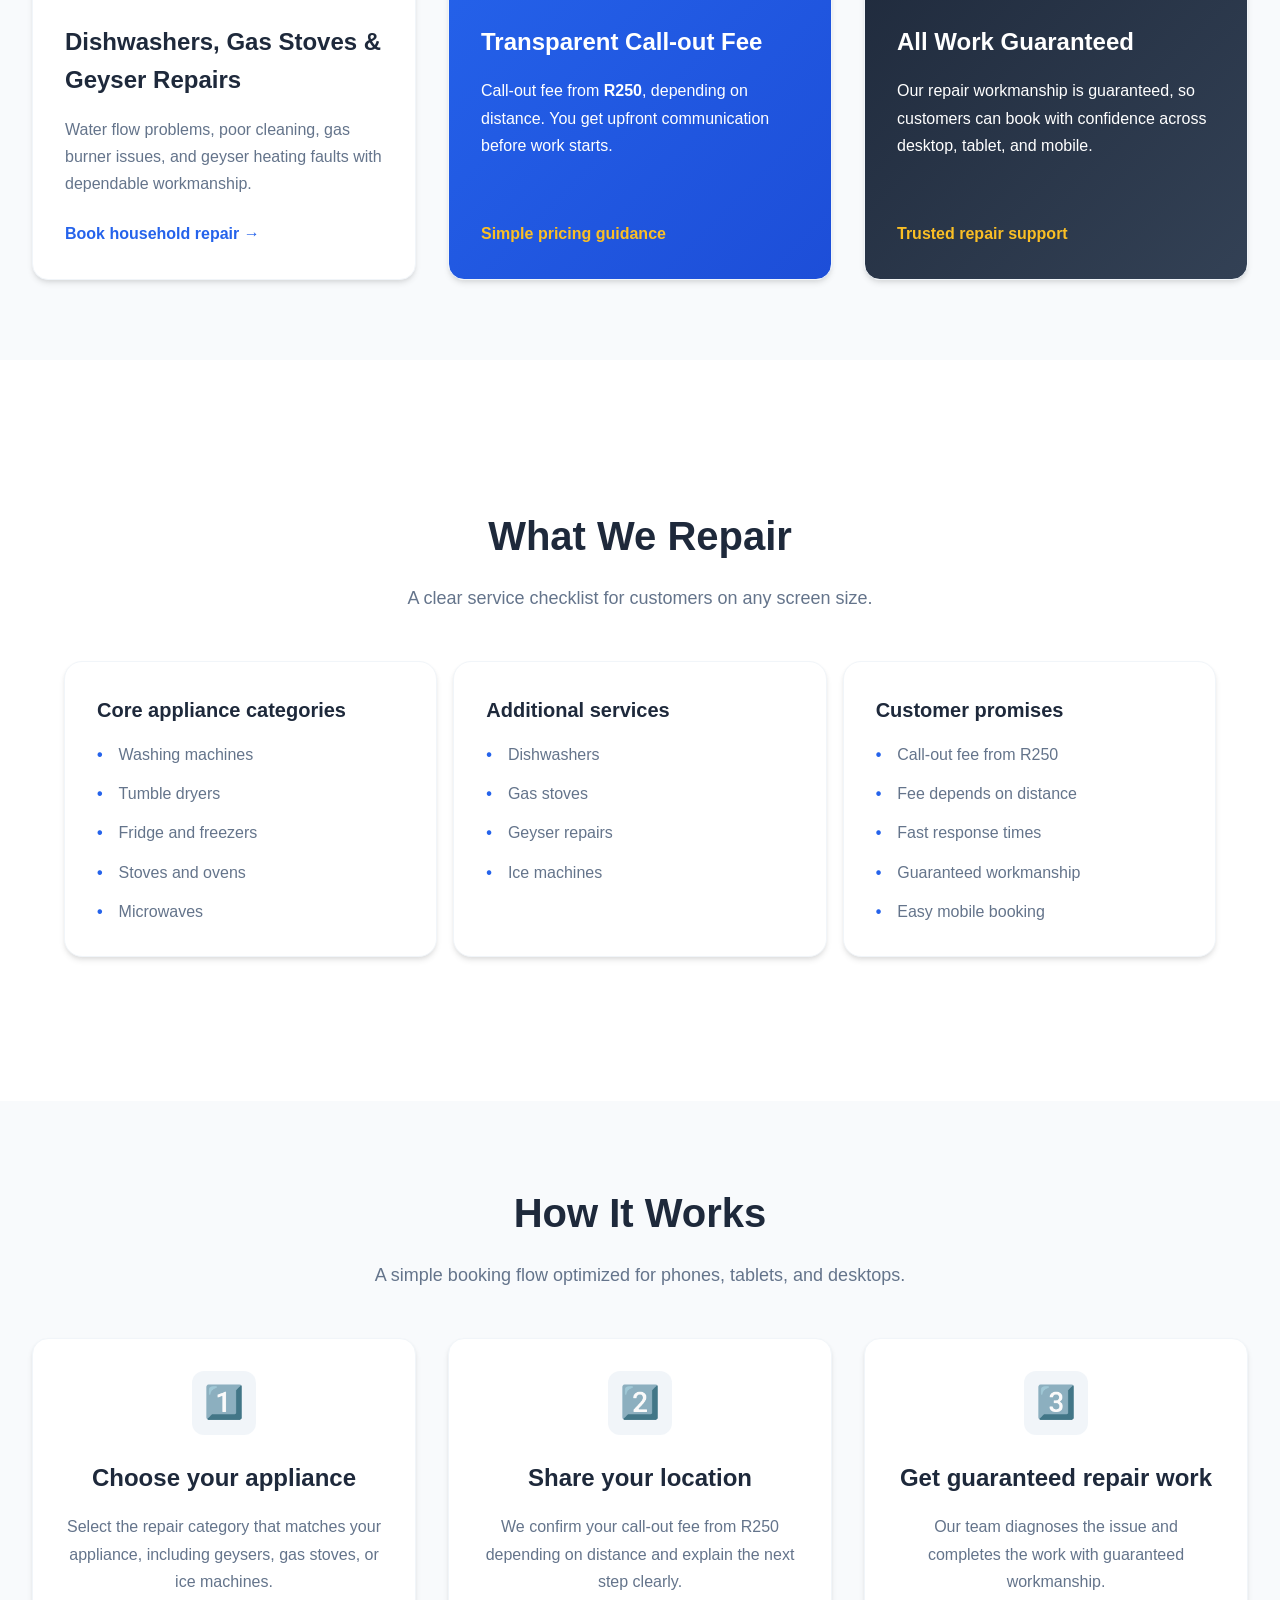
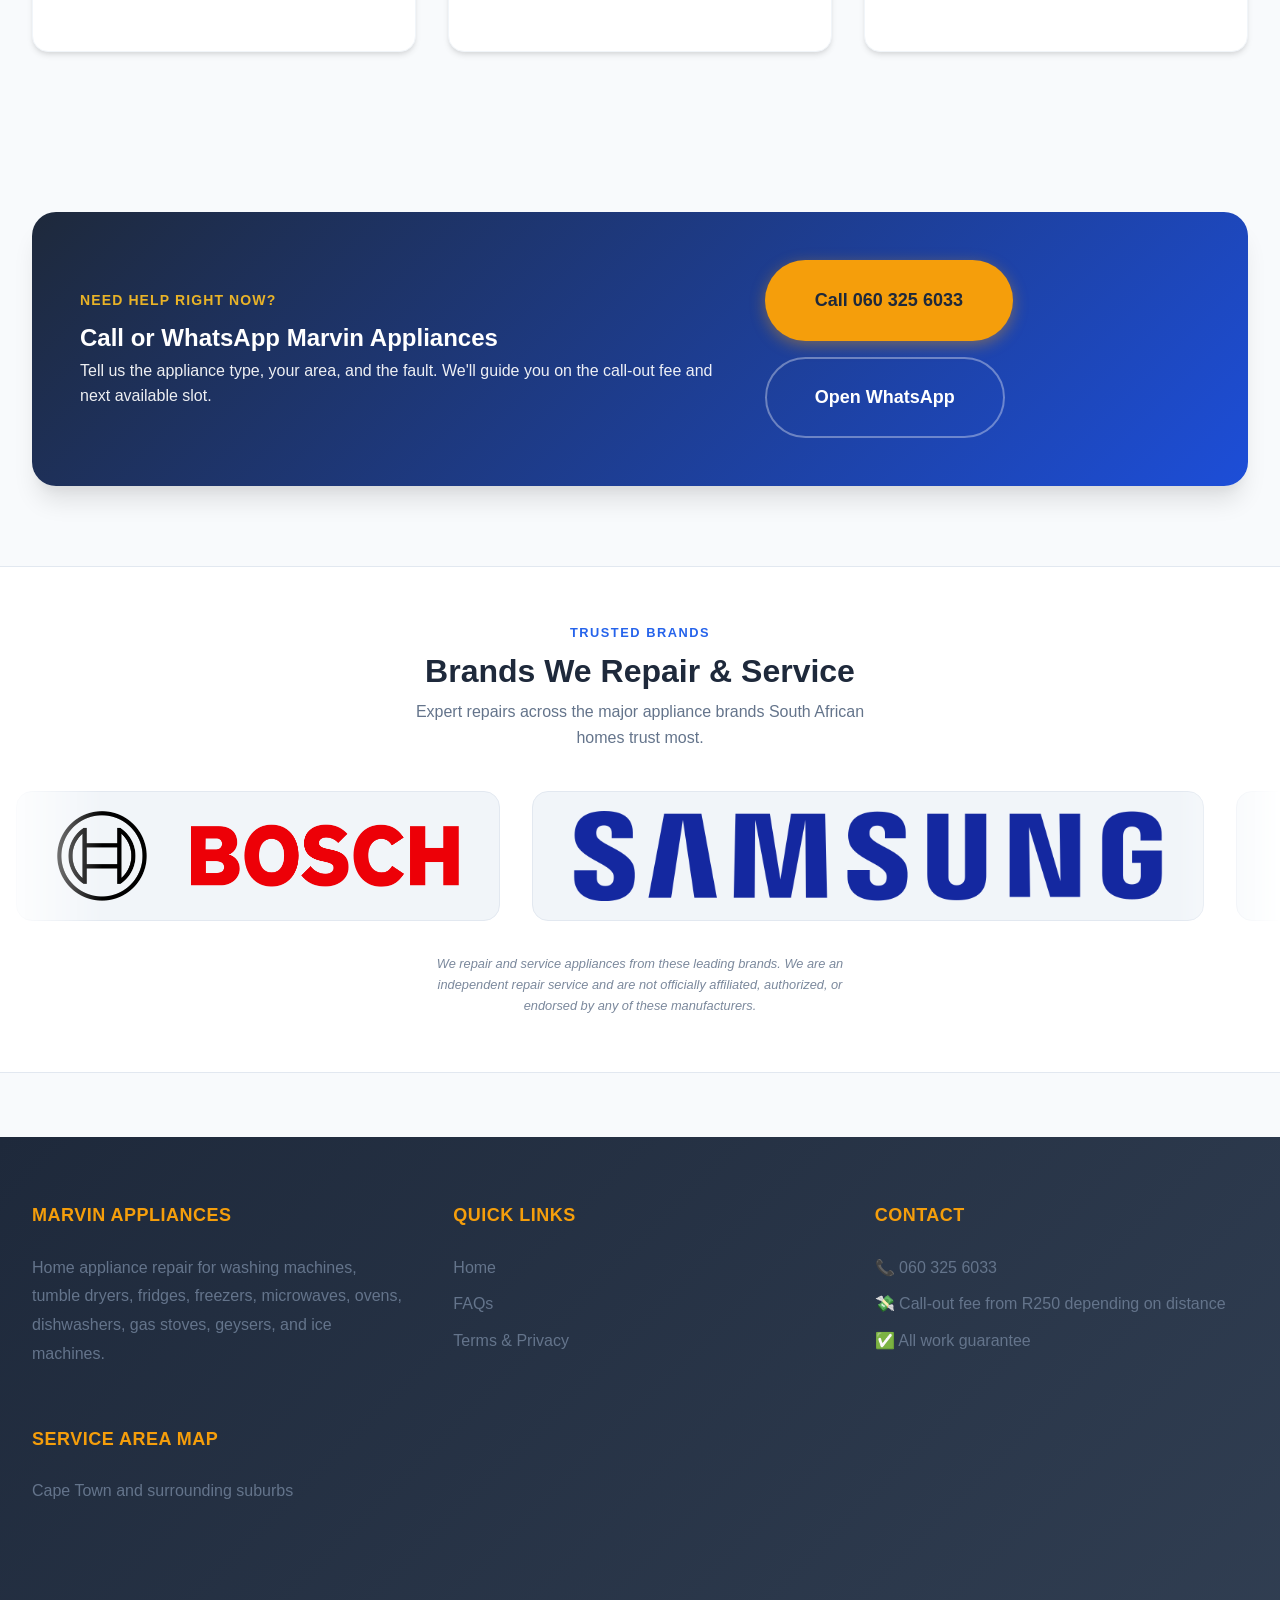
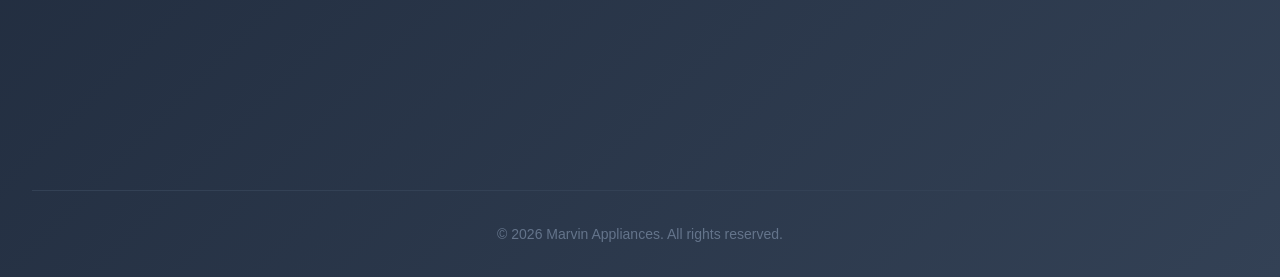
==== commit 29c148ef: "update index.html" ====
--- a/index.html
+++ b/index.html
@@ -640,7 +640,7 @@
             <div class="footer-section">
                 <h4>Contact</h4>
                 <p>📞 060 325 6033</p>
-                <p>📧 info@marvinappliances.co.za</p>
+               
                 <p>💸 Call-out fee from R250 depending on distance</p>
                 <p>✅ All work guarantee</p>
             </div>
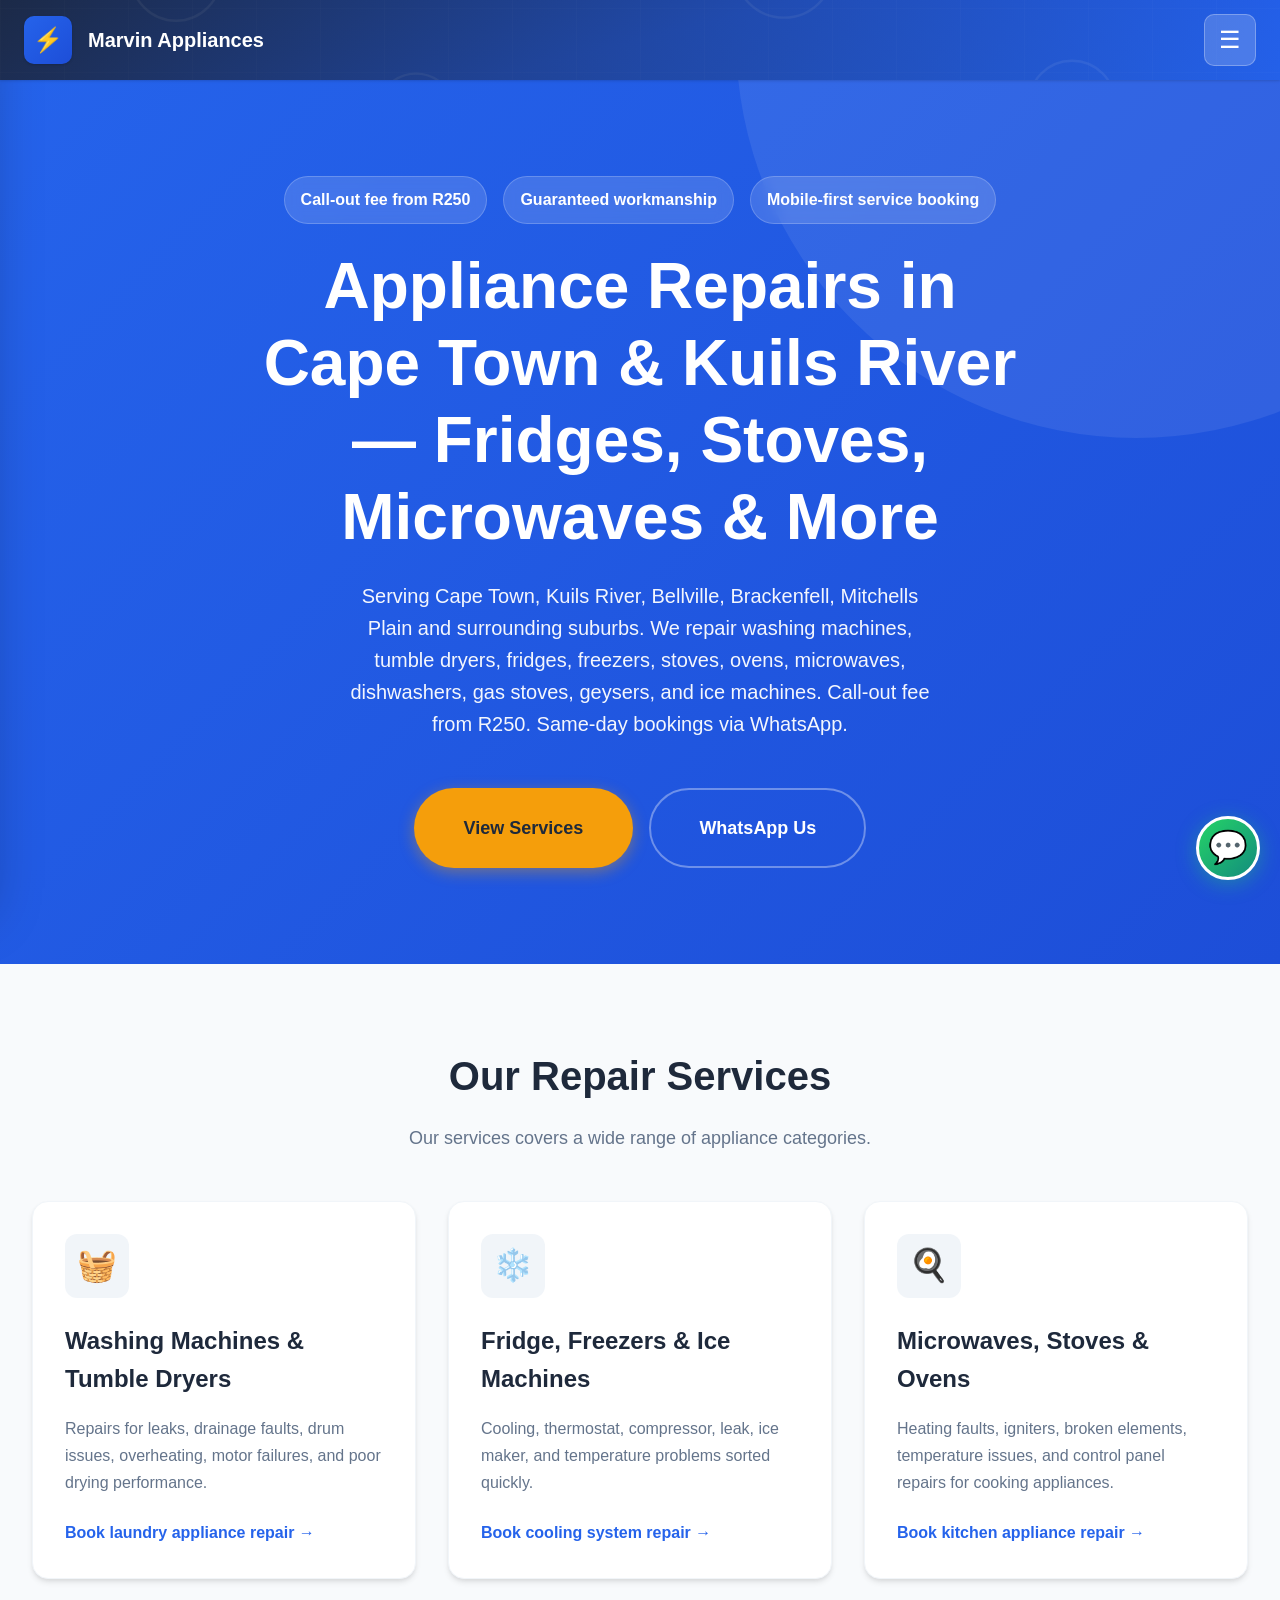
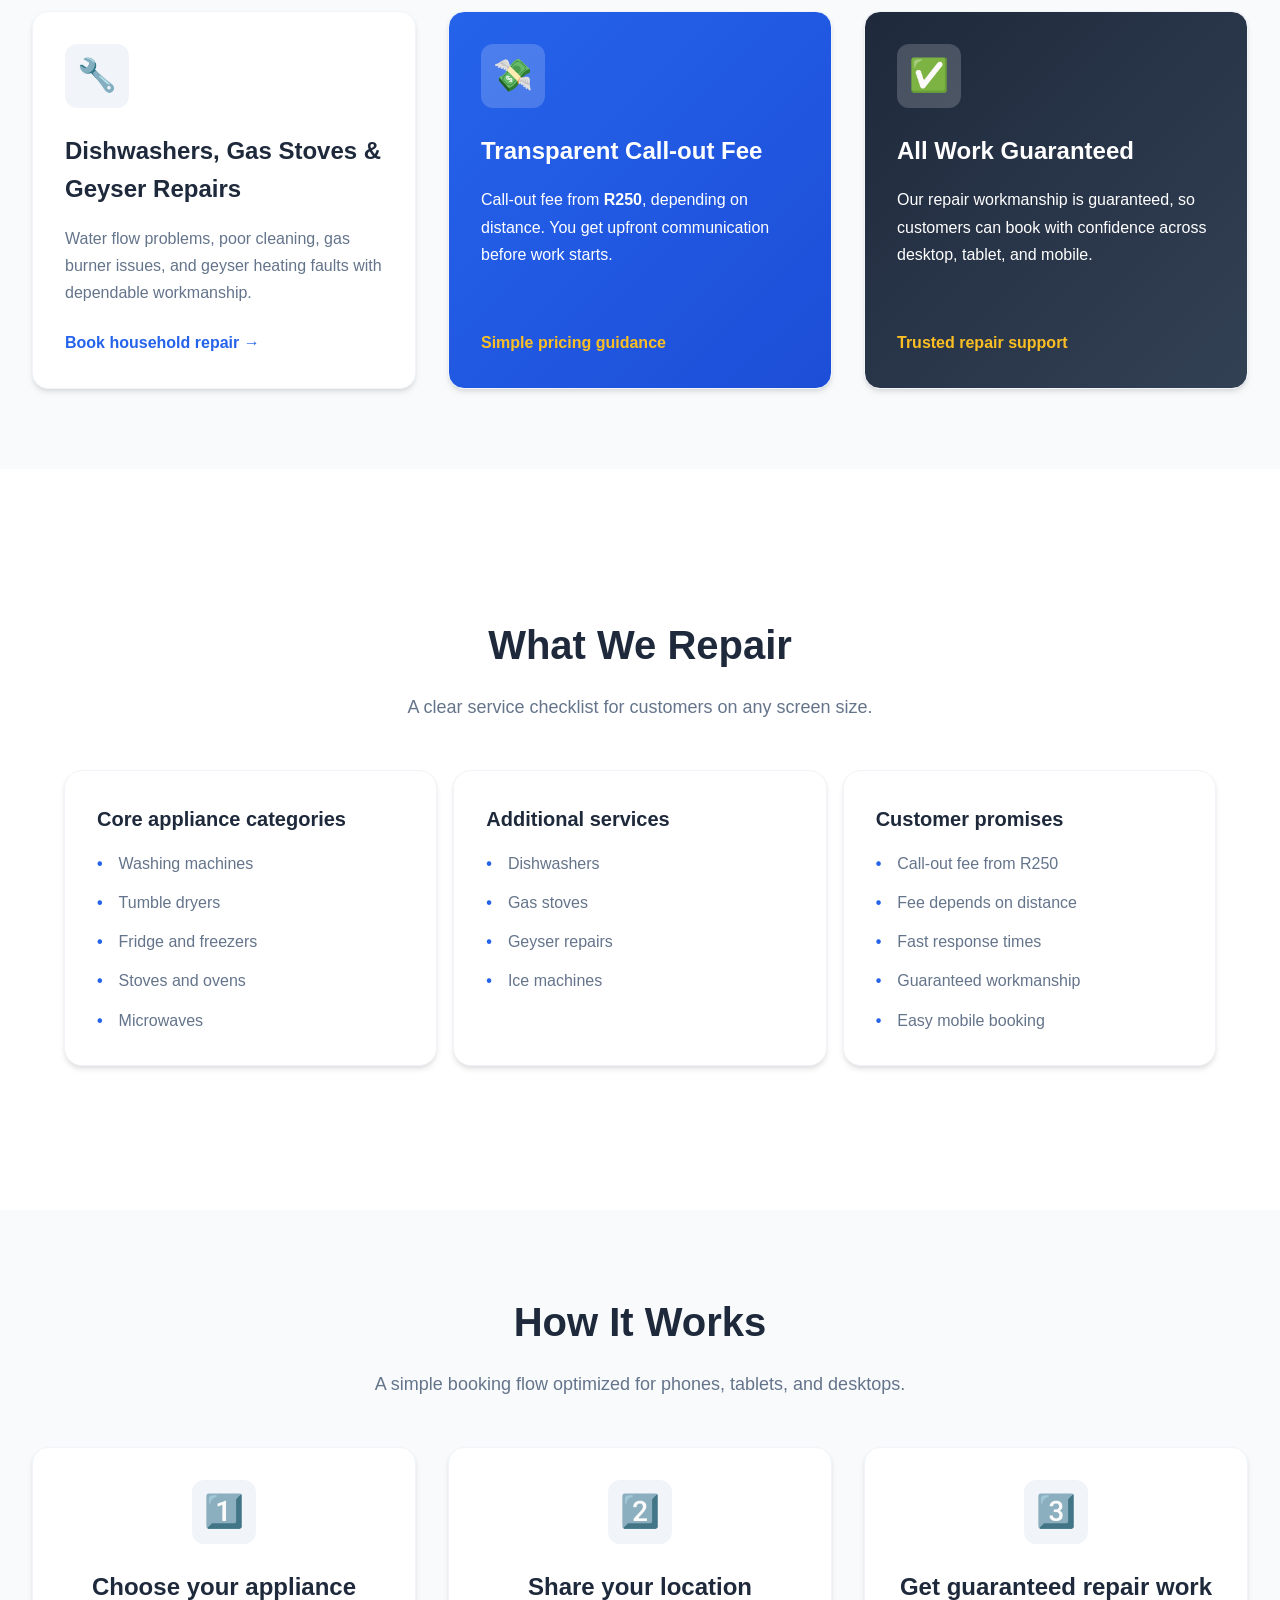
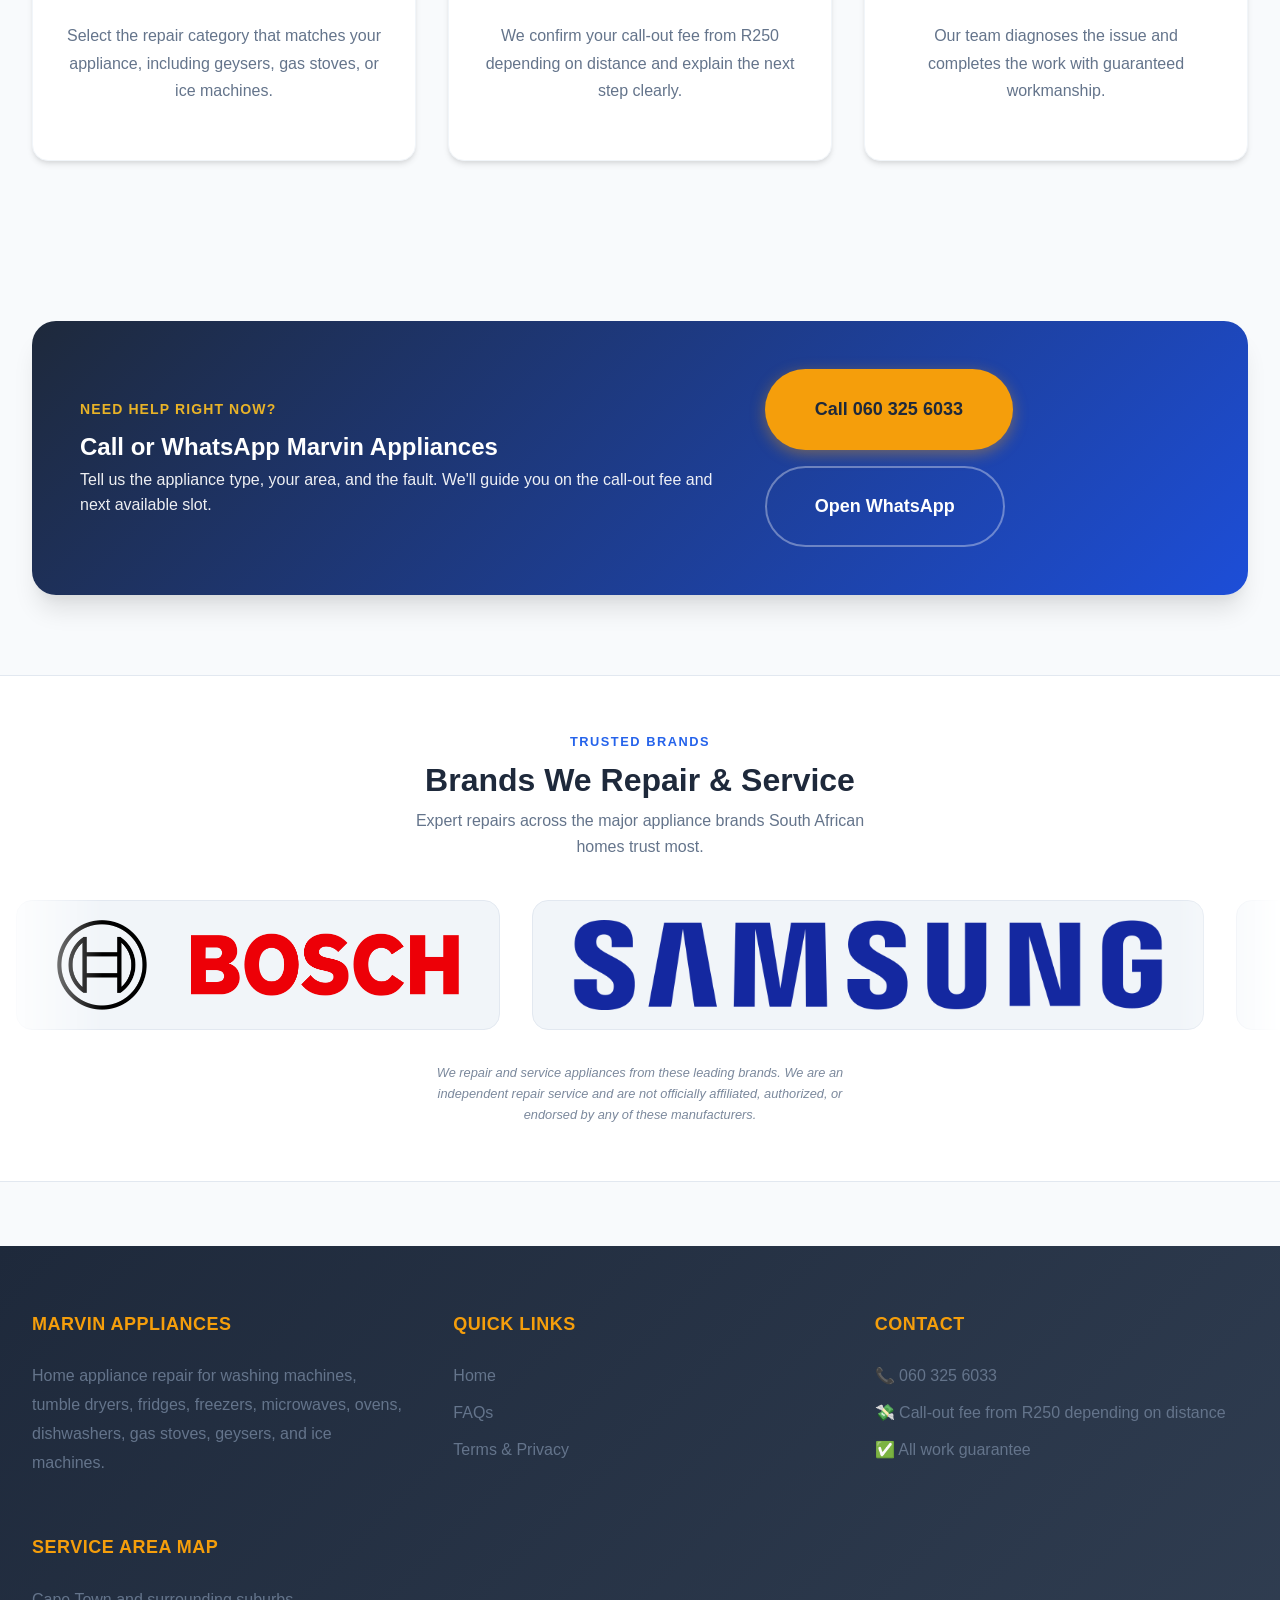
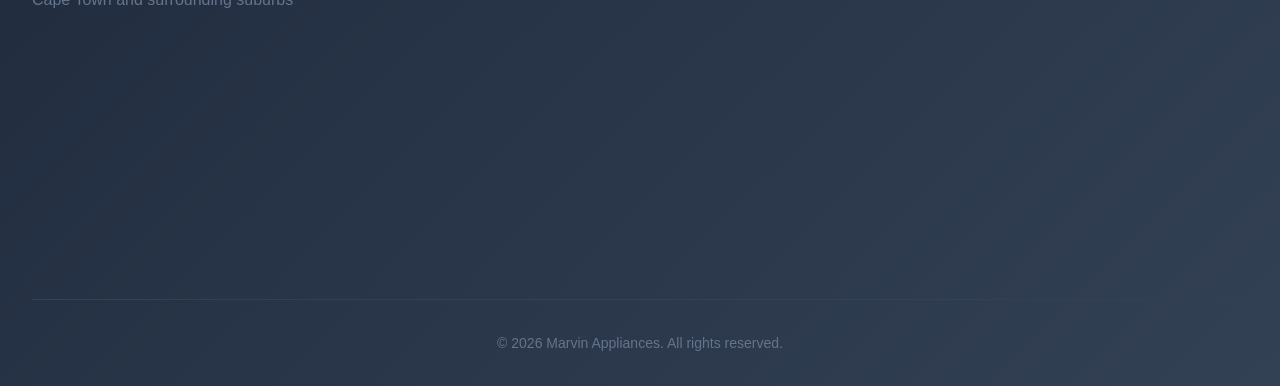
==== commit 554801a1: "Apply SEO updates to index.html" ====
--- a/index.html
+++ b/index.html
@@ -4,8 +4,8 @@
     <meta charset="UTF-8">
     <meta http-equiv="X-UA-Compatible" content="IE=edge">
     <meta name="viewport" content="width=device-width, initial-scale=1.0, viewport-fit=cover">
-    <title>Appliance Repairs Cape Town | Marvin’s Kuils River</title>
-    <meta name="description" content="Need fast appliance repairs in Cape Town? Marvin’s in Kuils River fixes fridges, ovens, stoves, microwaves, washers, dryers, dishwashers, gates and COCs.">
+    <title>Appliance Repairs Cape Town & Kuils River | Marvin's — Fridge, Stove, Microwave</title>
+    <meta name="description" content="Marvin's Appliance Repairs — on-site fridge, stove, microwave & washing machine repairs across Cape Town & Kuils River. Call-out from R250. Guaranteed workmanship. WhatsApp now.">
     <meta name="keywords" content="appliance repairs cape town, appliance repair kuils river, microwave repair cape town, stove repair cape town, oven repair cape town, fridge repair cape town, washing machine repair cape town, electrician cape town, gate motor repair cape town">
     <meta name="robots" content="index,follow,max-image-preview:large,max-snippet:-1,max-video-preview:-1">
     <meta name="googlebot" content="index,follow,max-image-preview:large,max-snippet:-1,max-video-preview:-1">
@@ -29,14 +29,14 @@
     <link rel="icon" type="image/png" sizes="16x16" href="/favicon-16x16.png">
     <link rel="apple-touch-icon" sizes="180x180" href="/apple-touch-icon.png">
     <meta property="og:type" content="website">
-    <meta property="og:title" content="Appliance Repairs Cape Town | Marvin’s Kuils River">
+    <meta property="og:title" content="Appliance Repairs Cape Town & Kuils River | Marvin's">
     <meta property="og:description" content="Professional on-site appliance, electrical and gate motor repairs in Cape Town. Fast response from Marvin’s Appliance Repairs in Kuils River.">
     <meta property="og:image" content="https://marvinsappliancerepairs.co.za/assets/images/header-bg.svg">
     <meta property="og:url" content="https://marvinsappliancerepairs.co.za/">
     <meta property="og:site_name" content="Marvin’s Appliance Repairs">
     <meta property="og:locale" content="en_ZA">
     <meta name="twitter:card" content="summary_large_image">
-    <meta name="twitter:title" content="Appliance Repairs Cape Town | Marvin’s Kuils River">
+    <meta name="twitter:title" content="Appliance Repairs Cape Town & Kuils River | Marvin's">
     <meta name="twitter:description" content="Fast, trusted on-site appliance and electrical repairs across Cape Town. Family-owned service with guaranteed workmanship.">
     <meta name="twitter:image" content="https://marvinsappliancerepairs.co.za/assets/images/header-bg.svg">
   <meta name="google-site-verification" content="DTY8RaDrgt9NxilhjP4bMHAvHdiB0Xc4v2AxkbtK3WM" />
@@ -45,7 +45,7 @@
       window.dataLayer = window.dataLayer || [];
       function gtag(){dataLayer.push(arguments);}
       gtag('js', new Date());
-      gtag('config', 'G-XXXXXXXXXX');
+      gtag('config', 'G-7KVF1YVXSF');
     </script>
     <script type="application/ld+json">
       {
@@ -92,9 +92,17 @@
             "areaServed": [
               { "@type": "City", "name": "Cape Town" },
               { "@type": "City", "name": "Kuils River" },
+              { "@type": "City", "name": "Kuilsrivier" },
               { "@type": "City", "name": "Bellville" },
               { "@type": "City", "name": "Brackenfell" },
-              { "@type": "City", "name": "Durbanville" }
+              { "@type": "City", "name": "Durbanville" },
+              { "@type": "City", "name": "Mitchells Plain" },
+              { "@type": "City", "name": "Somerset West" },
+              { "@type": "City", "name": "Stellenbosch" },
+              { "@type": "City", "name": "Strand" },
+              { "@type": "City", "name": "Kraaifontein" },
+              { "@type": "City", "name": "Parow" },
+              { "@type": "City", "name": "Goodwood" }
             ],
             "sameAs": [
               "https://wa.me/27603256033"
@@ -149,6 +157,7 @@
             <li><a href="service-washing.html">🧺 Washing Machine & Tumble Dryer</a></li>
             <li><a href="service-microwave.html">🍳 Microwaves, Stoves & Ovens</a></li>
             <li><a href="service-general.html">🔧 Dishwashers, Gas Stoves & Geysers</a></li>
+            <li><a href="service-areas.html">📍 Service Areas</a></li>
             <li><a href="faq.html">❓ FAQs</a></li>
             <li><a href="legal.html">📄 Terms & Privacy</a></li>
         </ul>
@@ -163,8 +172,8 @@
                     <span class="hero-badge">Guaranteed workmanship</span>
                     <span class="hero-badge">Mobile-first service booking</span>
                 </div>
-                <h1>Appliance repairs for the services you actually need.</h1>
-                <p>We repair washing machines, tumble dryers, fridge and freezers, stoves and ovens, microwaves, dishwashers, gas stoves, geysers, and ice machines. Fast booking, responsive design, and support that works beautifully on mobile.</p>
+                <h1>Appliance Repairs in Cape Town &amp; Kuils River — Fridges, Stoves, Microwaves &amp; More</h1>
+                <p>Serving Cape Town, Kuils River, Bellville, Brackenfell, Mitchells Plain and surrounding suburbs. We repair washing machines, tumble dryers, fridges, freezers, stoves, ovens, microwaves, dishwashers, gas stoves, geysers, and ice machines. Call-out fee from R250. Same-day bookings via WhatsApp.</p>
                 <div class="hero-actions">
                     <a href="#services" class="cta-button">View Services</a>
                     <a href="https://wa.me/27603256033" target="_blank" rel="noopener noreferrer" class="cta-button cta-button-secondary">WhatsApp Us</a>
